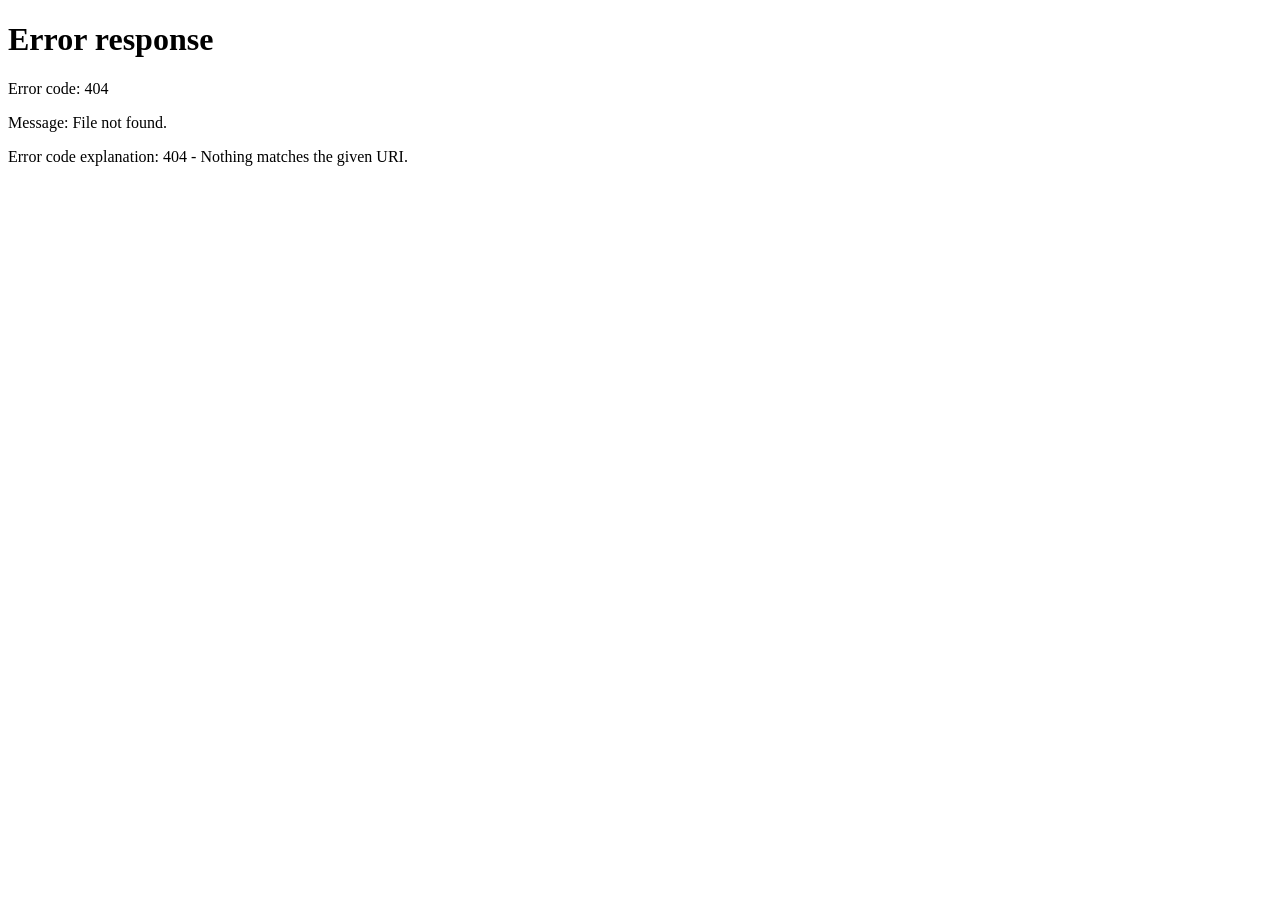
==== portals/accounts.html @ 1d0e0d36 "feat: add Accounts portal frontend prototype" ====
<!DOCTYPE html>
<html lang="en">
<head>
<meta charset="UTF-8"/>
<meta name="viewport" content="width=device-width,initial-scale=1.0"/>
<title>Accounts Portal – Five Star Model School</title>
<link rel="stylesheet" href="../assets/sms.css"/>
<style>
/* ── page-local extras ── */
.bar-chart-wrap { display:flex; flex-direction:column; gap:8px; }
.bc-row { display:flex; align-items:center; gap:10px; font-size:.73rem; }
.bc-label { width:110px; flex-shrink:0; font-weight:600; color:var(--text); white-space:nowrap; overflow:hidden; text-overflow:ellipsis; }
.bc-track { flex:1; background:var(--bg); border-radius:4px; height:14px; overflow:hidden; }
.bc-fill  { height:100%; border-radius:4px; background:var(--teal); transition:.5s ease; }
.bc-fill.f-amber { background:var(--amber); }
.bc-fill.f-red   { background:var(--red); }
.bc-fill.f-navy  { background:var(--navy); }
.bc-val  { min-width:80px; text-align:right; font-size:.7rem; color:var(--sub); flex-shrink:0; }

.pupil-card { border:1.5px solid var(--teal); border-radius:var(--r12); padding:14px 16px; background:#f0fbfa; display:flex; align-items:center; gap:14px; margin-bottom:16px; }
.pupil-photo { width:52px; height:52px; border-radius:50%; background:var(--navy); color:#fff; font-size:1.2rem; font-weight:700; display:flex; align-items:center; justify-content:center; flex-shrink:0; }
.pupil-meta { flex:1; }
.pupil-meta-name { font-size:.9rem; font-weight:700; color:var(--navy); }
.pupil-meta-sub  { font-size:.72rem; color:var(--sub); margin-top:2px; }

.balance-grid { display:grid; grid-template-columns:repeat(auto-fit,minmax(140px,1fr)); gap:10px; margin-bottom:14px; }
.bal-box { background:var(--bg); border-radius:var(--r8); padding:12px; text-align:center; border:1px solid var(--border); }
.bal-box-val  { font-size:1.05rem; font-weight:800; color:var(--text); }
.bal-box-lbl  { font-size:.65rem; color:var(--sub); margin-top:2px; font-weight:500; }
.bal-box.outstanding { background:#fde8e7; border-color:#f5b8b7; }
.bal-box.outstanding .bal-box-val { color:var(--red); }
.bal-box.paid { background:#d8f5e8; border-color:#a3e4c0; }
.bal-box.paid .bal-box-val { color:var(--green); }

.receipt-box {
  border:2px dashed var(--border); border-radius:var(--r12);
  padding:20px; background:#fffdf7;
  display:none; margin-top:14px;
}
.receipt-box.visible { display:block; }
.receipt-header { text-align:center; margin-bottom:16px; padding-bottom:12px; border-bottom:2px solid var(--navy); }
.receipt-logo { width:56px; height:56px; object-fit:contain; margin:0 auto 6px; }
.receipt-school { font-size:.9rem; font-weight:800; color:var(--navy); }
.receipt-motto  { font-size:.67rem; color:var(--sub); }
.receipt-address{ font-size:.66rem; color:var(--sub); margin-top:2px; }
.receipt-title  { font-size:.78rem; font-weight:800; letter-spacing:1px; color:var(--teal); margin-top:10px; text-transform:uppercase; }
.receipt-no     { font-size:.7rem; color:var(--navy); font-weight:700; margin-top:2px; }
.receipt-row    { display:flex; justify-content:space-between; font-size:.75rem; padding:4px 0; border-bottom:1px dashed #e4e9f0; }
.receipt-row:last-child { border-bottom:none; }
.receipt-row .rl { color:var(--sub); }
.receipt-row .rv { font-weight:600; color:var(--text); }
.receipt-amount { text-align:center; margin:12px 0; padding:10px; background:var(--bg); border-radius:var(--r8); }
.receipt-amount-val { font-size:1.3rem; font-weight:800; color:var(--navy); }
.receipt-amount-lbl { font-size:.67rem; color:var(--sub); }
.receipt-footer { text-align:center; margin-top:12px; font-size:.66rem; color:var(--sub); }

.quick-action-btn { width:100%; padding:10px 14px; background:var(--bg); border:1px solid var(--border); border-radius:8px; text-align:left; font-size:.76rem; font-weight:500; cursor:pointer; transition:.15s; display:flex; align-items:center; gap:9px; }
.quick-action-btn:hover { background:#e8eef6; border-color:#c5d4e8; color:var(--navy); }

.search-wrap { position:relative; }
.search-wrap input { padding-left:30px; }
.search-icon { position:absolute; left:9px; top:50%; transform:translateY(-50%); font-size:.75rem; color:var(--sub); pointer-events:none; }

.filter-bar { display:flex; gap:8px; flex-wrap:wrap; align-items:center; margin-bottom:14px; }
.filter-bar select, .filter-bar input { padding:6px 10px; border:1.5px solid var(--border); border-radius:var(--r8); font-size:.74rem; font-family:inherit; background:var(--white); }
.filter-bar select:focus, .filter-bar input:focus { border-color:var(--teal); outline:none; }

.section-note { font-size:.7rem; color:var(--sub); background:#fffbeb; border:1px solid #fde68a; border-radius:6px; padding:7px 11px; margin-bottom:12px; }

/* print: show only receipt */
@media print {
  .sidebar, .topbar, .no-print { display:none !important; }
  .main-area { margin-left:0 !important; }
  .page-content { padding:0 !important; }
  body { background:#fff; }
  #print-receipt-area { display:block !important; }
}
</style>
</head>
<body>
<div class="layout">

<!-- ═══════════════════════════════════
     SIDEBAR
═══════════════════════════════════ -->
<aside class="sidebar">
  <div class="sb-brand">
    <div class="sb-logo"><img src="../star logo.png" alt="Logo"/></div>
    <div>
      <div class="sb-school-name">Five Star School</div>
      <div class="sb-portal-name">Accounts Portal</div>
    </div>
  </div>
  <nav class="sb-body">
    <div class="sb-group"><div class="sb-group-label">Overview</div></div>
    <div class="sb-link active" onclick="nav('dashboard',this)"><span class="sb-icon">🏠</span><span>Dashboard</span></div>
    <div class="sb-group"><div class="sb-group-label">Fees</div></div>
    <div class="sb-link" onclick="nav('feestructure',this)"><span class="sb-icon">📋</span><span>Fee Structure</span></div>
    <div class="sb-link" onclick="nav('pupilaccounts',this)"><span class="sb-icon">👤</span><span>Pupil Accounts</span></div>
    <div class="sb-link" onclick="nav('recordpayment',this)"><span class="sb-icon">💳</span><span>Record Payment</span></div>
    <div class="sb-link" onclick="nav('outstanding',this)"><span class="sb-icon">⚠️</span><span>Outstanding Fees</span></div>
    <div class="sb-group"><div class="sb-group-label">Expenditure</div></div>
    <div class="sb-link" onclick="nav('expenses',this)"><span class="sb-icon">💸</span><span>Expenses</span></div>
    <div class="sb-link" onclick="nav('budget',this)"><span class="sb-icon">📊</span><span>Budget</span></div>
    <div class="sb-group"><div class="sb-group-label">Reporting</div></div>
    <div class="sb-link" onclick="nav('reports',this)"><span class="sb-icon">📈</span><span>Financial Reports</span></div>
    <div class="sb-link" onclick="nav('approvals',this)"><span class="sb-icon">✅</span><span>Approvals</span><span class="sb-badge" id="appr-badge">0</span></div>
  </nav>
  <div class="sb-foot">
    <div class="sb-user">
      <div class="sb-av" id="sb-av-init">A</div>
      <div><div class="sb-uname" id="sb-uname">Accounts Staff</div><div class="sb-urole">Accounts</div></div>
      <button class="sb-signout" onclick="signOut()" title="Sign Out">⏻</button>
    </div>
  </div>
</aside>

<!-- ═══════════════════════════════════
     MAIN AREA
═══════════════════════════════════ -->
<div class="main-area">

  <!-- TOPBAR -->
  <header class="topbar">
    <div class="tb-left">
      <div>
        <div class="tb-title" id="pg-title">Dashboard</div>
        <div class="tb-crumb" id="pg-crumb">Accounts › Dashboard</div>
      </div>
    </div>
    <div class="tb-right">
      <span class="tb-meta" id="tb-term">Accounts Portal</span>
      <div class="tb-user-chip">
        <div class="tb-user-av" id="tb-av">A</div>
        <span id="tb-uname">Staff</span>
      </div>
    </div>
  </header>

  <div class="page-content">

<!-- ════════════════════════════════════════════
     PAGE: DASHBOARD
════════════════════════════════════════════ -->
<div id="pg-dashboard">

  <div style="display:flex;align-items:center;justify-content:space-between;margin-bottom:20px;flex-wrap:wrap;gap:10px">
    <div>
      <div style="font-size:1.05rem;font-weight:800;color:var(--navy)" id="welcome-msg">Good morning 👋</div>
      <div style="font-size:.74rem;color:var(--sub);margin-top:2px" id="today-date"></div>
    </div>
    <div style="display:flex;gap:8px;flex-wrap:wrap" class="no-print">
      <button class="btn btn-teal btn-sm" onclick="nav('recordpayment',null)">💳 Record Payment</button>
      <button class="btn btn-outline btn-sm" onclick="nav('reports',null)">📈 Reports</button>
    </div>
  </div>

  <!-- KPIs -->
  <div class="kpi-grid">
    <div class="kpi"><div class="kpi-icon ic-navy">💰</div><div><div class="kpi-val" id="kpi-charged">UGX —</div><div class="kpi-label">Total Charged</div></div></div>
    <div class="kpi"><div class="kpi-icon ic-green">✅</div><div><div class="kpi-val" id="kpi-collected">UGX —</div><div class="kpi-label">Total Collected</div></div></div>
    <div class="kpi"><div class="kpi-icon ic-red">📌</div><div><div class="kpi-val" id="kpi-outstanding">UGX —</div><div class="kpi-label">Outstanding Balance</div></div></div>
    <div class="kpi"><div class="kpi-icon ic-amber">💸</div><div><div class="kpi-val" id="kpi-expenses">UGX —</div><div class="kpi-label">Total Expenses</div></div></div>
    <div class="kpi"><div class="kpi-icon ic-teal">📈</div><div><div class="kpi-val" id="kpi-netincome">UGX —</div><div class="kpi-label">Net Income</div></div></div>
    <div class="kpi"><div class="kpi-icon ic-purple">🧾</div><div><div class="kpi-val" id="kpi-today">—</div><div class="kpi-label">Payments Today</div></div></div>
  </div>

  <div class="grid-2">
    <!-- Bar chart: Collection by category -->
    <div class="card">
      <div class="card-hd"><span class="card-title"><span class="card-title-icon">📊</span>Fee Collection by Category</span></div>
      <div class="card-body">
        <div class="bar-chart-wrap" id="chart-categories">
          <div class="empty"><div class="empty-icon">📊</div><div class="empty-desc">Collection data will appear once payments are recorded.</div></div>
        </div>
      </div>
    </div>

    <!-- Bar chart: Outstanding by class -->
    <div class="card">
      <div class="card-hd"><span class="card-title"><span class="card-title-icon">📉</span>Outstanding by Class</span></div>
      <div class="card-body">
        <div class="bar-chart-wrap" id="chart-outstanding">
          <div class="empty"><div class="empty-icon">📉</div><div class="empty-desc">Outstanding data will appear once pupils are charged.</div></div>
        </div>
      </div>
    </div>
  </div>

  <!-- Recent transactions -->
  <div class="card">
    <div class="card-hd">
      <span class="card-title"><span class="card-title-icon">🕐</span>Recent Transactions</span>
      <button class="btn btn-ghost btn-sm no-print" onclick="nav('pupilaccounts',null)">View All</button>
    </div>
    <div class="card-flush tbl-wrap">
      <table class="tbl">
        <thead><tr>
          <th>Date</th><th>Pupil</th><th>Amount</th><th>Method</th><th>Receipt No</th><th>Recorded By</th>
        </tr></thead>
        <tbody id="dash-transactions">
          <tr><td colspan="6"><div class="empty"><div class="empty-icon">🧾</div><div class="empty-desc">No transactions recorded yet.</div></div></td></tr>
        </tbody>
      </table>
    </div>
  </div>

  <!-- Highest outstanding -->
  <div class="card">
    <div class="card-hd">
      <span class="card-title"><span class="card-title-icon">⚠️</span>Pupils with Highest Outstanding Balance</span>
      <button class="btn btn-outline btn-sm no-print" onclick="nav('outstanding',null)">Full List</button>
    </div>
    <div class="card-flush tbl-wrap">
      <table class="tbl">
        <thead><tr><th>Pupil Name</th><th>Admission No</th><th>Class</th><th>Outstanding (UGX)</th></tr></thead>
        <tbody id="dash-outstanding">
          <tr><td colspan="4"><div class="empty"><div class="empty-icon">✅</div><div class="empty-desc">No outstanding balances recorded.</div></div></td></tr>
        </tbody>
      </table>
    </div>
  </div>

</div><!-- /dashboard -->

<!-- ════════════════════════════════════════════
     PAGE: FEE STRUCTURE
════════════════════════════════════════════ -->
<div id="pg-feestructure" style="display:none">

  <div class="flex-between" style="margin-bottom:16px" class="no-print">
    <div></div>
    <button class="btn btn-teal btn-sm no-print" onclick="openM('mFeeStruct')">+ Add Fee Structure</button>
  </div>

  <div class="card">
    <div class="card-hd"><span class="card-title"><span class="card-title-icon">📋</span>Fee Structure</span></div>
    <div class="card-body" style="padding-bottom:0">
      <div class="tabs">
        <div class="tab active" onclick="switchTab(this,'fs-current')">Current Term</div>
        <div class="tab" onclick="switchTab(this,'fs-historical')">Historical</div>
      </div>
    </div>

    <!-- Current Term -->
    <div id="fs-current" class="tab-pane active card-flush">
      <div class="card-body" style="padding-top:0;padding-bottom:0">
        <div class="filter-bar no-print">
          <select id="fs-filter-class" onchange="filterFeeTable()">
            <option value="">All Classes</option>
            <option>Baby Class</option><option>Middle Class</option><option>Upper Class</option>
            <option>P1</option><option>P2</option><option>P3</option><option>P4</option>
            <option>P5</option><option>P6</option><option>P7</option>
          </select>
          <select id="fs-filter-cat" onchange="filterFeeTable()">
            <option value="">All Categories</option>
            <option>Tuition</option><option>Meals</option><option>Transport</option>
            <option>Boarding</option><option>Uniform</option><option>Examination</option><option>Registration</option>
          </select>
        </div>
      </div>
      <div class="tbl-wrap">
        <table class="tbl">
          <thead><tr><th>Class</th><th>Term</th><th>Year</th><th>Category</th><th>Amount (UGX)</th><th>Status</th></tr></thead>
          <tbody id="fs-table-body">
            <tr><td colspan="6"><div class="empty"><div class="empty-icon">📋</div><div class="empty-desc">No fee structures added yet. Click "Add Fee Structure" to begin.</div></div></td></tr>
          </tbody>
        </table>
      </div>
    </div>

    <!-- Historical -->
    <div id="fs-historical" class="tab-pane card-flush" style="display:none">
      <div class="tbl-wrap">
        <table class="tbl">
          <thead><tr><th>Class</th><th>Term</th><th>Year</th><th>Category</th><th>Amount (UGX)</th><th>Status</th></tr></thead>
          <tbody id="fs-hist-body">
            <tr><td colspan="6"><div class="empty"><div class="empty-icon">📂</div><div class="empty-desc">Historical fee structures will appear here when newer terms are configured.</div></div></td></tr>
          </tbody>
        </table>
      </div>
    </div>
  </div>

</div><!-- /feestructure -->

<!-- ════════════════════════════════════════════
     PAGE: PUPIL ACCOUNTS
════════════════════════════════════════════ -->
<div id="pg-pupilaccounts" style="display:none">

  <div class="card">
    <div class="card-hd"><span class="card-title"><span class="card-title-icon">🔍</span>Search Pupil</span></div>
    <div class="card-body">
      <div style="display:flex;gap:10px;flex-wrap:wrap">
        <div class="search-wrap" style="flex:1;min-width:200px">
          <span class="search-icon">🔍</span>
          <input type="text" id="pa-search" placeholder="Search by name or admission number…" oninput="searchPupilAccounts()" style="width:100%"/>
        </div>
        <button class="btn btn-teal btn-sm" onclick="searchPupilAccounts()">Search</button>
      </div>
    </div>
  </div>

  <!-- Selected pupil card (hidden until pupil selected) -->
  <div id="pa-pupil-card" style="display:none">

    <div class="pupil-card">
      <div class="pupil-photo" id="pa-photo">?</div>
      <div class="pupil-meta">
        <div class="pupil-meta-name" id="pa-name">—</div>
        <div class="pupil-meta-sub"><span id="pa-class">—</span> &nbsp;|&nbsp; Adm: <span id="pa-admno">—</span></div>
      </div>
      <button class="btn btn-outline btn-sm no-print" onclick="openM('mDiscount')">+ Adjustment / Discount</button>
    </div>

    <!-- Balance summary -->
    <div class="balance-grid">
      <div class="bal-box"><div class="bal-box-val" id="pa-charged">UGX 0</div><div class="bal-box-lbl">Total Charged</div></div>
      <div class="bal-box paid"><div class="bal-box-val" id="pa-paid">UGX 0</div><div class="bal-box-lbl">Total Paid</div></div>
      <div class="bal-box outstanding"><div class="bal-box-val" id="pa-balance">UGX 0</div><div class="bal-box-lbl">Outstanding</div></div>
      <div class="bal-box"><div class="bal-box-val" id="pa-discount">UGX 0</div><div class="bal-box-lbl">Discount Applied</div></div>
    </div>

    <!-- Charges table -->
    <div class="card">
      <div class="card-hd"><span class="card-title"><span class="card-title-icon">📋</span>Charges</span></div>
      <div class="card-flush tbl-wrap">
        <table class="tbl">
          <thead><tr><th>Category</th><th>Term</th><th>Year</th><th>Amount (UGX)</th><th>Date Charged</th><th>Notes</th></tr></thead>
          <tbody id="pa-charges">
            <tr><td colspan="6"><div class="empty"><div class="empty-icon">📋</div><div class="empty-desc">No charges found for this pupil.</div></div></td></tr>
          </tbody>
        </table>
      </div>
    </div>

    <!-- Payments table -->
    <div class="card">
      <div class="card-hd"><span class="card-title"><span class="card-title-icon">💳</span>Payment History</span></div>
      <div class="card-flush tbl-wrap">
        <table class="tbl">
          <thead><tr><th>Date</th><th>Amount (UGX)</th><th>Method</th><th>Receipt No</th><th>Recorded By</th></tr></thead>
          <tbody id="pa-payments">
            <tr><td colspan="5"><div class="empty"><div class="empty-icon">💳</div><div class="empty-desc">No payments found for this pupil.</div></div></td></tr>
          </tbody>
        </table>
      </div>
    </div>

  </div><!-- /pa-pupil-card -->

  <div id="pa-empty-state">
    <div class="empty" style="padding:60px 20px">
      <div class="empty-icon">👤</div>
      <div class="empty-title">Search for a pupil</div>
      <div class="empty-desc">Enter a pupil's name or admission number to view their account.</div>
    </div>
  </div>

</div><!-- /pupilaccounts -->

<!-- ════════════════════════════════════════════
     PAGE: RECORD PAYMENT
════════════════════════════════════════════ -->
<div id="pg-recordpayment" style="display:none">

  <div class="grid-2">

    <!-- Left: form -->
    <div>
      <div class="card">
        <div class="card-hd"><span class="card-title"><span class="card-title-icon">🔍</span>Select Pupil</span></div>
        <div class="card-body">
          <div class="search-wrap">
            <span class="search-icon">🔍</span>
            <input type="text" id="rp-search" placeholder="Search pupil by name or admission number…" oninput="searchRPPupil()" style="width:100%"/>
          </div>
          <div id="rp-pupil-found" style="display:none;margin-top:12px">
            <div class="pupil-card" style="margin-bottom:0;padding:10px 14px">
              <div class="pupil-photo" id="rp-photo" style="width:38px;height:38px;font-size:.9rem">?</div>
              <div class="pupil-meta">
                <div class="pupil-meta-name" id="rp-name">—</div>
                <div class="pupil-meta-sub"><span id="rp-class">—</span> &nbsp;|&nbsp; <span id="rp-admno">—</span></div>
              </div>
              <div style="text-align:right">
                <div style="font-size:.68rem;color:var(--sub)">Current Balance</div>
                <div style="font-size:.9rem;font-weight:800;color:var(--red)" id="rp-balance">UGX 0</div>
              </div>
            </div>
          </div>
        </div>
      </div>

      <div class="card">
        <div class="card-hd"><span class="card-title"><span class="card-title-icon">💳</span>Payment Details</span></div>
        <div class="card-body">
          <div class="fg">
            <label>Amount (UGX) <span style="color:var(--red)">*</span></label>
            <input type="number" id="rp-amount" placeholder="e.g. 250000" min="1" oninput="updateReceiptPreview()"/>
          </div>
          <div class="fg">
            <label>Payment Method <span style="color:var(--red)">*</span></label>
            <select id="rp-method" onchange="updateReceiptPreview()">
              <option value="">— Select —</option>
              <option>Cash</option>
              <option>Bank Transfer</option>
              <option>Mobile Money</option>
            </select>
          </div>
          <div class="fg">
            <label>Transaction Reference</label>
            <input type="text" id="rp-ref" placeholder="Bank slip, MTN ref, etc." oninput="updateReceiptPreview()"/>
          </div>
          <div class="fg">
            <label>Payment Date <span style="color:var(--red)">*</span></label>
            <input type="date" id="rp-date" oninput="updateReceiptPreview()"/>
          </div>
          <div class="fg">
            <label>Notes</label>
            <textarea id="rp-notes" rows="2" placeholder="Optional notes…"></textarea>
          </div>
          <div style="display:flex;gap:8px;flex-wrap:wrap">
            <button class="btn btn-teal" onclick="generateReceipt()">🧾 Generate Receipt</button>
            <button class="btn btn-outline" onclick="clearPaymentForm()">Clear</button>
          </div>
        </div>
      </div>
    </div>

    <!-- Right: receipt preview -->
    <div>
      <div class="card">
        <div class="card-hd"><span class="card-title"><span class="card-title-icon">🧾</span>Receipt Preview</span></div>
        <div class="card-body">
          <div id="rp-receipt-empty" style="text-align:center;padding:30px 10px">
            <div style="font-size:2rem;opacity:.3">🧾</div>
            <div style="font-size:.76rem;color:var(--sub);margin-top:6px">Fill in the payment details and click <strong>Generate Receipt</strong> to preview.</div>
          </div>

          <!-- Receipt -->
          <div class="receipt-box" id="print-receipt-area">
            <div class="receipt-header">
              <img src="../star logo.png" alt="Logo" class="receipt-logo"/>
              <div class="receipt-school">Five Star Model School</div>
              <div class="receipt-motto">Nature for Excellence</div>
              <div class="receipt-address">Kasese District, Uganda</div>
              <div class="receipt-title">Official Receipt</div>
              <div class="receipt-no" id="rp-rcpt-no">BFS-RCP-—</div>
            </div>
            <div id="rp-rcpt-rows"></div>
            <div class="receipt-amount">
              <div class="receipt-amount-lbl">AMOUNT PAID</div>
              <div class="receipt-amount-val" id="rp-rcpt-amount">UGX 0</div>
            </div>
            <div id="rp-rcpt-rows2"></div>
            <div class="receipt-footer">Thank you. Please keep this receipt for your records.</div>
          </div>

          <div id="rp-print-btn" style="display:none;margin-top:10px">
            <button class="btn btn-primary no-print" style="width:100%" onclick="window.print()">🖨️ Print Receipt</button>
          </div>
        </div>
      </div>
    </div>

  </div>
</div><!-- /recordpayment -->

<!-- ════════════════════════════════════════════
     PAGE: OUTSTANDING FEES
════════════════════════════════════════════ -->
<div id="pg-outstanding" style="display:none">

  <!-- KPI bar -->
  <div class="kpi-grid" style="margin-bottom:18px">
    <div class="kpi" style="grid-column:span 2"><div class="kpi-icon ic-red">⚠️</div><div><div class="kpi-val" id="out-total-kpi">UGX —</div><div class="kpi-label">Total Outstanding (All Classes)</div></div></div>
  </div>

  <div class="card">
    <div class="card-hd">
      <span class="card-title"><span class="card-title-icon">⚠️</span>Outstanding Fees</span>
      <div style="display:flex;gap:8px" class="no-print">
        <button class="btn btn-outline btn-sm" onclick="sortOutstanding('amount')">Sort by Amount ↓</button>
        <button class="btn btn-outline btn-sm" onclick="sortOutstanding('name')">Sort by Name</button>
        <button class="btn btn-outline btn-sm" onclick="sortOutstanding('class')">Sort by Class</button>
        <button class="btn btn-teal btn-sm" onclick="toast('Export requires backend connection','warn')">⬇ Export</button>
      </div>
    </div>
    <div class="card-body" style="padding-bottom:0">
      <div class="filter-bar no-print">
        <label style="font-size:.73rem;font-weight:600;color:var(--sub)">Filter by class:</label>
        <select id="out-filter-class" onchange="filterOutstanding()">
          <option value="">All Classes</option>
          <option>Baby Class</option><option>Middle Class</option><option>Upper Class</option>
          <option>P1</option><option>P2</option><option>P3</option><option>P4</option>
          <option>P5</option><option>P6</option><option>P7</option>
        </select>
      </div>
    </div>
    <div class="card-flush tbl-wrap">
      <table class="tbl">
        <thead><tr>
          <th>Pupil Name</th><th>Admission No</th><th>Class</th>
          <th>Total Charged (UGX)</th><th>Total Paid (UGX)</th>
          <th>Outstanding (UGX)</th><th>Last Payment Date</th>
        </tr></thead>
        <tbody id="out-table">
          <tr><td colspan="7"><div class="empty"><div class="empty-icon">✅</div><div class="empty-desc">No outstanding balances found.</div></div></td></tr>
        </tbody>
      </table>
    </div>
  </div>

</div><!-- /outstanding -->

<!-- ════════════════════════════════════════════
     PAGE: EXPENSES
════════════════════════════════════════════ -->
<div id="pg-expenses" style="display:none">

  <div class="card">
    <div class="card-hd">
      <span class="card-title"><span class="card-title-icon">💸</span>Expenses</span>
      <button class="btn btn-teal btn-sm no-print" onclick="openM('mExpense')">+ Record Expense</button>
    </div>
    <div class="card-body" style="padding-bottom:0">
      <div class="filter-bar no-print">
        <select id="exp-filter-cat">
          <option value="">All Categories</option>
          <option>Salaries</option><option>Utilities</option><option>Supplies</option>
          <option>Repairs</option><option>Transport</option><option>Examination</option><option>Other</option>
        </select>
        <label style="font-size:.73rem;font-weight:600;color:var(--sub)">From:</label>
        <input type="date" id="exp-from"/>
        <label style="font-size:.73rem;font-weight:600;color:var(--sub)">To:</label>
        <input type="date" id="exp-to"/>
        <button class="btn btn-outline btn-sm" onclick="filterExpenses()">Apply</button>
      </div>
    </div>
    <div class="card-flush tbl-wrap">
      <table class="tbl">
        <thead><tr>
          <th>Date</th><th>Category</th><th>Description</th><th>Amount (UGX)</th>
          <th>Payee</th><th>Reference</th><th>Recorded By</th><th>Approval</th>
        </tr></thead>
        <tbody id="exp-table">
          <tr><td colspan="8"><div class="empty"><div class="empty-icon">💸</div><div class="empty-desc">No expenses recorded yet.</div></div></td></tr>
        </tbody>
      </table>
    </div>
  </div>

  <!-- Monthly summary -->
  <div class="card">
    <div class="card-hd"><span class="card-title"><span class="card-title-icon">📊</span>Monthly Expense Summary</span></div>
    <div class="card-body">
      <div id="exp-monthly-chart">
        <div class="empty"><div class="empty-icon">📊</div><div class="empty-desc">Monthly expense data will appear once expenses are recorded.</div></div>
      </div>
    </div>
  </div>

</div><!-- /expenses -->

<!-- ════════════════════════════════════════════
     PAGE: BUDGET
════════════════════════════════════════════ -->
<div id="pg-budget" style="display:none">

  <div class="card">
    <div class="card-hd">
      <span class="card-title"><span class="card-title-icon">📊</span>Budget</span>
      <button class="btn btn-teal btn-sm no-print" onclick="openM('mBudget')">+ Add Budget Line</button>
    </div>
    <div class="card-body" style="padding-bottom:0">
      <div class="tabs">
        <div class="tab active" onclick="switchTab(this,'bgt-income')">Income Budget</div>
        <div class="tab" onclick="switchTab(this,'bgt-expend')">Expenditure Budget</div>
      </div>
    </div>

    <div id="bgt-income" class="tab-pane active card-flush">
      <div class="tbl-wrap">
        <table class="tbl">
          <thead><tr><th>Category</th><th>Term</th><th>Year</th><th>Budgeted (UGX)</th><th>Actual (UGX)</th><th>Variance (UGX)</th><th>% Used</th></tr></thead>
          <tbody id="bgt-income-body">
            <tr><td colspan="7"><div class="empty"><div class="empty-icon">📊</div><div class="empty-desc">No income budget lines added yet.</div></div></td></tr>
          </tbody>
        </table>
      </div>
    </div>

    <div id="bgt-expend" class="tab-pane card-flush" style="display:none">
      <div class="tbl-wrap">
        <table class="tbl">
          <thead><tr><th>Category</th><th>Term</th><th>Year</th><th>Budgeted (UGX)</th><th>Actual (UGX)</th><th>Variance (UGX)</th><th>% Used</th></tr></thead>
          <tbody id="bgt-expend-body">
            <tr><td colspan="7"><div class="empty"><div class="empty-icon">📊</div><div class="empty-desc">No expenditure budget lines added yet.</div></div></td></tr>
          </tbody>
        </table>
      </div>
    </div>

  </div>
</div><!-- /budget -->

<!-- ════════════════════════════════════════════
     PAGE: FINANCIAL REPORTS
════════════════════════════════════════════ -->
<div id="pg-reports" style="display:none">

  <div class="card">
    <div class="card-hd"><span class="card-title"><span class="card-title-icon">📈</span>Financial Reports</span></div>
    <div class="card-body" style="padding-bottom:0">
      <div class="tabs">
        <div class="tab active" onclick="switchTab(this,'rpt-ie')">Income &amp; Expenditure</div>
        <div class="tab" onclick="switchTab(this,'rpt-daily')">Daily Summary</div>
        <div class="tab" onclick="switchTab(this,'rpt-monthly')">Monthly Summary</div>
        <div class="tab" onclick="switchTab(this,'rpt-termly')">Termly Summary</div>
        <div class="tab" onclick="switchTab(this,'rpt-class')">Fee Collection by Class</div>
      </div>
    </div>

    <!-- Shared filters -->
    <div class="card-body" style="padding-top:0;border-bottom:1px solid var(--border)">
      <div class="filter-bar no-print" style="align-items:flex-end">
        <div>
          <div style="font-size:.68rem;font-weight:600;color:var(--sub);margin-bottom:3px">Year</div>
          <select id="rpt-year">
            <option>2025</option><option>2024</option><option>2023</option>
          </select>
        </div>
        <div>
          <div style="font-size:.68rem;font-weight:600;color:var(--sub);margin-bottom:3px">Term</div>
          <select id="rpt-term">
            <option value="">All Terms</option>
            <option>Term 1</option><option>Term 2</option><option>Term 3</option>
          </select>
        </div>
        <div>
          <div style="font-size:.68rem;font-weight:600;color:var(--sub);margin-bottom:3px">From Date</div>
          <input type="date" id="rpt-from"/>
        </div>
        <div>
          <div style="font-size:.68rem;font-weight:600;color:var(--sub);margin-bottom:3px">To Date</div>
          <input type="date" id="rpt-to"/>
        </div>
        <button class="btn btn-teal btn-sm" onclick="generateReport()">Generate</button>
        <button class="btn btn-outline btn-sm" onclick="window.print()">🖨️ Print</button>
      </div>
    </div>

    <!-- Report panes -->
    <div id="rpt-ie"      class="tab-pane active"><div id="rpt-ie-out"     ><div class="empty" style="padding:40px"><div class="empty-icon">📈</div><div class="empty-desc">Select filters and click Generate.</div></div></div></div>
    <div id="rpt-daily"   class="tab-pane" style="display:none"><div id="rpt-daily-out"  ><div class="empty" style="padding:40px"><div class="empty-icon">📅</div><div class="empty-desc">Select filters and click Generate.</div></div></div></div>
    <div id="rpt-monthly" class="tab-pane" style="display:none"><div id="rpt-monthly-out"><div class="empty" style="padding:40px"><div class="empty-icon">📅</div><div class="empty-desc">Select filters and click Generate.</div></div></div></div>
    <div id="rpt-termly"  class="tab-pane" style="display:none"><div id="rpt-termly-out" ><div class="empty" style="padding:40px"><div class="empty-icon">📅</div><div class="empty-desc">Select filters and click Generate.</div></div></div></div>
    <div id="rpt-class"   class="tab-pane" style="display:none"><div id="rpt-class-out"  ><div class="empty" style="padding:40px"><div class="empty-icon">🏫</div><div class="empty-desc">Select filters and click Generate.</div></div></div></div>

  </div>
</div><!-- /reports -->

<!-- ════════════════════════════════════════════
     PAGE: APPROVALS
════════════════════════════════════════════ -->
<div id="pg-approvals" style="display:none">

  <div class="card">
    <div class="card-hd"><span class="card-title"><span class="card-title-icon">✅</span>Financial Approvals</span></div>
    <div class="card-body" style="padding-bottom:0">
      <div class="tabs">
        <div class="tab active" onclick="switchTab(this,'appr-pending')">Pending</div>
        <div class="tab" onclick="switchTab(this,'appr-approved')">Approved</div>
        <div class="tab" onclick="switchTab(this,'appr-rejected')">Rejected</div>
      </div>
    </div>

    <div id="appr-pending" class="tab-pane active card-flush">
      <div class="tbl-wrap">
        <table class="tbl">
          <thead><tr><th>Type</th><th>Requested By</th><th>Pupil / Payee</th><th>Amount (UGX)</th><th>Reason</th><th>Date</th><th>Actions</th></tr></thead>
          <tbody id="appr-pending-body">
            <tr><td colspan="7"><div class="empty"><div class="empty-icon">✅</div><div class="empty-desc">No pending approvals.</div></div></td></tr>
          </tbody>
        </table>
      </div>
    </div>

    <div id="appr-approved" class="tab-pane card-flush" style="display:none">
      <div class="tbl-wrap">
        <table class="tbl">
          <thead><tr><th>Type</th><th>Requested By</th><th>Pupil / Payee</th><th>Amount (UGX)</th><th>Reason</th><th>Date</th><th>Approved By</th></tr></thead>
          <tbody id="appr-approved-body">
            <tr><td colspan="7"><div class="empty"><div class="empty-icon">✅</div><div class="empty-desc">No approved requests.</div></div></td></tr>
          </tbody>
        </table>
      </div>
    </div>

    <div id="appr-rejected" class="tab-pane card-flush" style="display:none">
      <div class="tbl-wrap">
        <table class="tbl">
          <thead><tr><th>Type</th><th>Requested By</th><th>Pupil / Payee</th><th>Amount (UGX)</th><th>Reason</th><th>Date</th><th>Rejected By</th><th>Rejection Reason</th></tr></thead>
          <tbody id="appr-rejected-body">
            <tr><td colspan="7"><div class="empty"><div class="empty-icon">🚫</div><div class="empty-desc">No rejected requests.</div></div></td></tr>
          </tbody>
        </table>
      </div>
    </div>

  </div>
</div><!-- /approvals -->

  </div><!-- /page-content -->
</div><!-- /main-area -->
</div><!-- /layout -->

<!-- ════════════════════════════════════════════
     TOAST STACK
════════════════════════════════════════════ -->
<div class="toast-stack" id="toast-stack"></div>

<!-- ════════════════════════════════════════════
     MODALS
════════════════════════════════════════════ -->

<!-- Add Fee Structure -->
<div class="overlay" id="mFeeStruct">
  <div class="modal">
    <div class="modal-hd">
      <span class="modal-title">📋 Add Fee Structure</span>
      <button class="modal-close" onclick="closeM('mFeeStruct')">✕</button>
    </div>
    <div class="modal-bd">
      <div class="fg">
        <label>Class <span style="color:var(--red)">*</span></label>
        <select id="fs-m-class">
          <option value="">— All Classes —</option>
          <option>Baby Class</option><option>Middle Class</option><option>Upper Class</option>
          <option>P1</option><option>P2</option><option>P3</option><option>P4</option>
          <option>P5</option><option>P6</option><option>P7</option>
        </select>
      </div>
      <div class="form-row">
        <div class="fg">
          <label>Term <span style="color:var(--red)">*</span></label>
          <select id="fs-m-term">
            <option value="">— Select —</option>
            <option>Term 1</option><option>Term 2</option><option>Term 3</option>
          </select>
        </div>
        <div class="fg">
          <label>Year <span style="color:var(--red)">*</span></label>
          <input type="number" id="fs-m-year" placeholder="e.g. 2025"/>
        </div>
      </div>
      <div class="fg">
        <label>Fee Category <span style="color:var(--red)">*</span></label>
        <select id="fs-m-cat">
          <option value="">— Select —</option>
          <option>Tuition</option><option>Meals</option><option>Transport</option>
          <option>Boarding</option><option>Uniform</option><option>Examination</option><option>Registration</option>
        </select>
      </div>
      <div class="fg">
        <label>Amount (UGX) <span style="color:var(--red)">*</span></label>
        <input type="number" id="fs-m-amount" placeholder="e.g. 450000" min="1"/>
      </div>
      <div class="section-note">⚠️ Each term's fee structure is preserved separately. Adding a new structure does not overwrite previous ones.</div>
    </div>
    <div class="modal-ft">
      <button class="btn btn-outline" onclick="closeM('mFeeStruct')">Cancel</button>
      <button class="btn btn-teal" onclick="saveFeeStruct()">Save</button>
    </div>
  </div>
</div>

<!-- Add Discount / Adjustment -->
<div class="overlay" id="mDiscount">
  <div class="modal">
    <div class="modal-hd">
      <span class="modal-title">✏️ Add Adjustment / Discount</span>
      <button class="modal-close" onclick="closeM('mDiscount')">✕</button>
    </div>
    <div class="modal-bd">
      <div class="fg">
        <label>Type <span style="color:var(--red)">*</span></label>
        <select id="disc-type">
          <option value="">— Select —</option>
          <option>Discount</option><option>Bursary</option><option>Adjustment</option>
        </select>
      </div>
      <div class="fg">
        <label>Amount (UGX) <span style="color:var(--red)">*</span></label>
        <input type="number" id="disc-amount" placeholder="e.g. 50000" min="1"/>
      </div>
      <div class="fg">
        <label>Reason <span style="color:var(--red)">*</span></label>
        <textarea id="disc-reason" rows="2" placeholder="State the reason for this adjustment…"></textarea>
      </div>
      <div class="fg">
        <label>Authorized By <span style="color:var(--red)">*</span></label>
        <input type="text" id="disc-auth" placeholder="Name of authorising officer…"/>
      </div>
    </div>
    <div class="modal-ft">
      <button class="btn btn-outline" onclick="closeM('mDiscount')">Cancel</button>
      <button class="btn btn-teal" onclick="saveDiscount()">Apply</button>
    </div>
  </div>
</div>

<!-- Record Expense -->
<div class="overlay" id="mExpense">
  <div class="modal modal-lg">
    <div class="modal-hd">
      <span class="modal-title">💸 Record Expense</span>
      <button class="modal-close" onclick="closeM('mExpense')">✕</button>
    </div>
    <div class="modal-bd">
      <div class="form-row">
        <div class="fg">
          <label>Date <span style="color:var(--red)">*</span></label>
          <input type="date" id="exp-m-date"/>
        </div>
        <div class="fg">
          <label>Category <span style="color:var(--red)">*</span></label>
          <select id="exp-m-cat">
            <option value="">— Select —</option>
            <option>Salaries</option><option>Utilities</option><option>Supplies</option>
            <option>Repairs</option><option>Transport</option><option>Examination</option><option>Other</option>
          </select>
        </div>
      </div>
      <div class="fg">
        <label>Description <span style="color:var(--red)">*</span></label>
        <input type="text" id="exp-m-desc" placeholder="Brief description of the expense…"/>
      </div>
      <div class="form-row">
        <div class="fg">
          <label>Amount (UGX) <span style="color:var(--red)">*</span></label>
          <input type="number" id="exp-m-amount" placeholder="e.g. 120000" min="1"/>
        </div>
        <div class="fg">
          <label>Payee <span style="color:var(--red)">*</span></label>
          <input type="text" id="exp-m-payee" placeholder="Person or supplier paid"/>
        </div>
      </div>
      <div class="fg">
        <label>Reference / Receipt No</label>
        <input type="text" id="exp-m-ref" placeholder="Receipt or voucher number…"/>
      </div>
      <div class="section-note" id="exp-approval-note" style="display:none">⚠️ This amount exceeds UGX 500,000 and will require an approval before being marked as confirmed.</div>
    </div>
    <div class="modal-ft">
      <button class="btn btn-outline" onclick="closeM('mExpense')">Cancel</button>
      <button class="btn btn-teal" onclick="saveExpense()">Save Expense</button>
    </div>
  </div>
</div>

<!-- Add Budget Line -->
<div class="overlay" id="mBudget">
  <div class="modal">
    <div class="modal-hd">
      <span class="modal-title">📊 Add Budget Line</span>
      <button class="modal-close" onclick="closeM('mBudget')">✕</button>
    </div>
    <div class="modal-bd">
      <div class="fg">
        <label>Category <span style="color:var(--red)">*</span></label>
        <input type="text" id="bgt-m-cat" placeholder="e.g. Tuition Fees, Salaries…"/>
      </div>
      <div class="fg">
        <label>Type <span style="color:var(--red)">*</span></label>
        <select id="bgt-m-type">
          <option value="">— Select —</option>
          <option>Income</option><option>Expenditure</option>
        </select>
      </div>
      <div class="form-row">
        <div class="fg">
          <label>Budgeted Amount (UGX) <span style="color:var(--red)">*</span></label>
          <input type="number" id="bgt-m-amount" placeholder="e.g. 5000000" min="1"/>
        </div>
        <div class="fg">
          <label>Year <span style="color:var(--red)">*</span></label>
          <input type="number" id="bgt-m-year" placeholder="e.g. 2025"/>
        </div>
      </div>
      <div class="fg">
        <label>Term</label>
        <select id="bgt-m-term">
          <option value="">All Terms</option>
          <option>Term 1</option><option>Term 2</option><option>Term 3</option>
        </select>
      </div>
    </div>
    <div class="modal-ft">
      <button class="btn btn-outline" onclick="closeM('mBudget')">Cancel</button>
      <button class="btn btn-teal" onclick="saveBudget()">Save</button>
    </div>
  </div>
</div>

<!-- Reject Reason -->
<div class="overlay" id="mReject">
  <div class="modal">
    <div class="modal-hd">
      <span class="modal-title">🚫 Reject Request</span>
      <button class="modal-close" onclick="closeM('mReject')">✕</button>
    </div>
    <div class="modal-bd">
      <div class="fg">
        <label>Rejection Reason <span style="color:var(--red)">*</span></label>
        <textarea id="reject-reason" rows="3" placeholder="State the reason for rejection…"></textarea>
      </div>
    </div>
    <div class="modal-ft">
      <button class="btn btn-outline" onclick="closeM('mReject')">Cancel</button>
      <button class="btn btn-danger" onclick="confirmReject()">Reject</button>
    </div>
  </div>
</div>

<!-- ════════════════════════════════════════════
     JAVASCRIPT
════════════════════════════════════════════ -->
<script>
'use strict';

/* ── session ── */
const sess = JSON.parse(sessionStorage.getItem('sms_user') || '{}');
if (!sess.loggedIn) location.href = '../index.html';
function signOut() { sessionStorage.clear(); location.href = '../index.html'; }

/* ── session-display ── */
const uname = sess.name || sess.username || 'Accounts Staff';
document.getElementById('sb-uname').textContent = uname;
document.getElementById('tb-uname').textContent = uname;
const initials = uname.split(' ').map(w=>w[0]).join('').toUpperCase().slice(0,2);
document.getElementById('sb-av-init').textContent = initials;
document.getElementById('tb-av').textContent = initials;

/* ── greeting & date ── */
(function(){
  const h = new Date().getHours();
  const g = h < 12 ? 'Good morning' : h < 17 ? 'Good afternoon' : 'Good evening';
  document.getElementById('welcome-msg').textContent = g + ', ' + uname + ' 👋';
  document.getElementById('today-date').textContent = new Date().toLocaleDateString('en-UG',{weekday:'long',year:'numeric',month:'long',day:'numeric'});
})();

/* ── in-memory stores ── */
let DB = {
  feeStructures : JSON.parse(localStorage.getItem('sms_fee_struct') || '[]'),
  payments      : JSON.parse(localStorage.getItem('sms_payments')   || '[]'),
  expenses      : JSON.parse(localStorage.getItem('sms_expenses')   || '[]'),
  budgets       : JSON.parse(localStorage.getItem('sms_budgets')    || '[]'),
  approvals     : JSON.parse(localStorage.getItem('sms_approvals')  || '[]'),
  discounts     : JSON.parse(localStorage.getItem('sms_discounts')  || '[]')
};
function saveDB(){
  localStorage.setItem('sms_fee_struct', JSON.stringify(DB.feeStructures));
  localStorage.setItem('sms_payments',   JSON.stringify(DB.payments));
  localStorage.setItem('sms_expenses',   JSON.stringify(DB.expenses));
  localStorage.setItem('sms_budgets',    JSON.stringify(DB.budgets));
  localStorage.setItem('sms_approvals',  JSON.stringify(DB.approvals));
  localStorage.setItem('sms_discounts',  JSON.stringify(DB.discounts));
}

/* ── sequence counter for receipts ── */
function nextRcptSeq(){
  let n = parseInt(localStorage.getItem('sms_rcpt_seq')||'0',10) + 1;
  localStorage.setItem('sms_rcpt_seq', n);
  return n;
}
function makeReceiptNo(){
  return 'BFS-RCP-' + new Date().getFullYear() + '-' + String(nextRcptSeq()).padStart(5,'0');
}

/* ── formatting ── */
function ugx(n){ return 'UGX ' + (Number(n)||0).toLocaleString('en-UG'); }
function fmt(n){ return (Number(n)||0).toLocaleString('en-UG'); }

/* ── toast ── */
function toast(msg, type='info'){
  const stack = document.getElementById('toast-stack');
  const icons = {info:'ℹ️', success:'✅', warn:'⚠️', error:'❌'};
  const cls   = {info:'', success:'t-success', warn:'t-warn', error:'t-error'};
  const el = document.createElement('div');
  el.className = 'toast ' + (cls[type]||'');
  el.innerHTML = '<span>' + (icons[type]||'ℹ️') + '</span><span>' + msg + '</span>';
  stack.appendChild(el);
  setTimeout(()=>el.remove(), 3800);
}

/* ── modal helpers ── */
function openM(id){ document.getElementById(id).classList.add('open'); }
function closeM(id){ document.getElementById(id).classList.remove('open'); }
// close on backdrop click
document.querySelectorAll('.overlay').forEach(o=>{
  o.addEventListener('click', e=>{ if(e.target===o) o.classList.remove('open'); });
});

/* ── tab switching ── */
function switchTab(el, paneId){
  const container = el.closest('.card') || el.closest('.card-body') || el.parentElement.parentElement;
  container.querySelectorAll('.tab').forEach(t=>t.classList.remove('active'));
  el.classList.add('active');
  const allPanes = container.querySelectorAll('.tab-pane');
  allPanes.forEach(p=>{ p.classList.remove('active'); p.style.display='none'; });
  const target = document.getElementById(paneId);
  if(target){ target.classList.add('active'); target.style.display=''; }
}

/* ════════════════════════════════════════
   NAV
════════════════════════════════════════ */
const PAGES = {
  dashboard      : { title:'Dashboard',        crumb:'Accounts › Dashboard' },
  feestructure   : { title:'Fee Structure',     crumb:'Accounts › Fee Structure' },
  pupilaccounts  : { title:'Pupil Accounts',    crumb:'Accounts › Pupil Accounts' },
  recordpayment  : { title:'Record Payment',    crumb:'Accounts › Record Payment' },
  outstanding    : { title:'Outstanding Fees',  crumb:'Accounts › Outstanding Fees' },
  expenses       : { title:'Expenses',          crumb:'Accounts › Expenses' },
  budget         : { title:'Budget',            crumb:'Accounts › Budget' },
  reports        : { title:'Financial Reports', crumb:'Accounts › Financial Reports' },
  approvals      : { title:'Approvals',         crumb:'Accounts › Approvals' }
};

function nav(page, clickedEl){
  document.querySelectorAll('.sb-link').forEach(l=>l.classList.remove('active'));
  if(clickedEl) clickedEl.classList.add('active');
  else {
    const found = document.querySelector(`.sb-link[onclick*="'${page}'"]`);
    if(found) found.classList.add('active');
  }
  document.querySelectorAll('[id^="pg-"]').forEach(p=>p.style.display='none');
  const pg = document.getElementById('pg-' + page);
  if(pg) pg.style.display='';
  const meta = PAGES[page] || {};
  document.getElementById('pg-title').textContent = meta.title || page;
  document.getElementById('pg-crumb').textContent = meta.crumb || '';
  if(page==='dashboard')     refreshDashboard();
  if(page==='feestructure')  renderFeeTable();
  if(page==='outstanding')   renderOutstanding();
  if(page==='expenses')      renderExpenses();
  if(page==='budget')        renderBudget();
  if(page==='approvals')     renderApprovals();
}

/* ════════════════════════════════════════
   DASHBOARD
════════════════════════════════════════ */
function refreshDashboard(){
  const totalCharged = DB.payments.reduce((s,p)=>s + (p.charged||0), 0);
  const totalCollected = DB.payments.reduce((s,p)=>s + (p.amount||0), 0);
  const totalExpenses = DB.expenses.reduce((s,e)=>s + (e.amount||0), 0);
  const outstanding = totalCharged - totalCollected;
  const netIncome = totalCollected - totalExpenses;
  const today = new Date().toISOString().slice(0,10);
  const paymentsToday = DB.payments.filter(p=>p.date===today).length;

  document.getElementById('kpi-charged').textContent    = ugx(totalCharged);
  document.getElementById('kpi-collected').textContent  = ugx(totalCollected);
  document.getElementById('kpi-outstanding').textContent= ugx(Math.max(0,outstanding));
  document.getElementById('kpi-expenses').textContent   = ugx(totalExpenses);
  document.getElementById('kpi-netincome').textContent  = ugx(netIncome);
  document.getElementById('kpi-today').textContent      = paymentsToday;

  // Recent transactions
  const rtbody = document.getElementById('dash-transactions');
  if(DB.payments.length===0){
    rtbody.innerHTML = '<tr><td colspan="6"><div class="empty"><div class="empty-icon">🧾</div><div class="empty-desc">No transactions recorded yet.</div></div></td></tr>';
  } else {
    const recent = [...DB.payments].reverse().slice(0,8);
    rtbody.innerHTML = recent.map(p=>`
      <tr>
        <td>${p.date||'—'}</td>
        <td><strong>${escHtml(p.pupilName||'—')}</strong></td>
        <td>${ugx(p.amount)}</td>
        <td><span class="badge b-teal">${escHtml(p.method||'—')}</span></td>
        <td><span class="mono">${escHtml(p.rcptNo||'—')}</span></td>
        <td>${escHtml(p.recordedBy||'—')}</td>
      </tr>`).join('');
  }

  // Chart: categories (demo: show payment methods distribution)
  const methods = {};
  DB.payments.forEach(p=>{ methods[p.method||'Other'] = (methods[p.method||'Other']||0) + p.amount; });
  const chartCat = document.getElementById('chart-categories');
  const methodEntries = Object.entries(methods);
  if(methodEntries.length===0){
    chartCat.innerHTML = '<div class="empty"><div class="empty-icon">📊</div><div class="empty-desc">Collection data will appear once payments are recorded.</div></div>';
  } else {
    const maxM = Math.max(...methodEntries.map(e=>e[1]),1);
    chartCat.innerHTML = methodEntries.map(([k,v],i)=>{
      const fills=['','f-amber','f-navy'];
      const pct = Math.round((v/maxM)*100);
      return `<div class="bc-row"><div class="bc-label">${escHtml(k)}</div><div class="bc-track"><div class="bc-fill ${fills[i%3]}" style="width:${pct}%"></div></div><div class="bc-val">${ugx(v)}</div></div>`;
    }).join('');
  }

  // Chart: outstanding by class (placeholder — needs real pupil data from registrar)
  const chartOut = document.getElementById('chart-outstanding');
  chartOut.innerHTML = '<div class="empty"><div class="empty-icon">📉</div><div class="empty-desc">Outstanding data will appear once pupils are charged.</div></div>';

  // Highest outstanding list
  const outBody = document.getElementById('dash-outstanding');
  const pupils = getOutstandingPupils();
  if(pupils.length===0){
    outBody.innerHTML = '<tr><td colspan="4"><div class="empty"><div class="empty-icon">✅</div><div class="empty-desc">No outstanding balances recorded.</div></div></td></tr>';
  } else {
    const top5 = pupils.sort((a,b)=>b.outstanding-a.outstanding).slice(0,5);
    outBody.innerHTML = top5.map(p=>`<tr>
      <td><strong>${escHtml(p.pupilName)}</strong></td>
      <td><span class="mono">${escHtml(p.admNo||'—')}</span></td>
      <td>${escHtml(p.class||'—')}</td>
      <td style="color:var(--red);font-weight:700">${ugx(p.outstanding)}</td>
    </tr>`).join('');
  }
}

function getOutstandingPupils(){
  // Aggregate by pupil from payments store (frontend simulation only)
  const map = {};
  DB.payments.forEach(p=>{
    const k = p.admNo||p.pupilName;
    if(!map[k]) map[k]={ pupilName:p.pupilName, admNo:p.admNo, class:p.class, charged:0, paid:0 };
    map[k].charged += p.charged||0;
    map[k].paid    += p.amount||0;
  });
  return Object.values(map).map(p=>({...p, outstanding:Math.max(0,p.charged-p.paid)})).filter(p=>p.outstanding>0);
}

/* ════════════════════════════════════════
   FEE STRUCTURE
════════════════════════════════════════ */
function renderFeeTable(){
  const cls = document.getElementById('fs-filter-class')?.value||'';
  const cat = document.getElementById('fs-filter-cat')?.value||'';
  let data = DB.feeStructures.filter(r=>r.status!=='historical');
  if(cls) data = data.filter(r=>r.cls===cls);
  if(cat) data = data.filter(r=>r.cat===cat);
  const tbody = document.getElementById('fs-table-body');
  if(!tbody) return;
  if(data.length===0){
    tbody.innerHTML = '<tr><td colspan="6"><div class="empty"><div class="empty-icon">📋</div><div class="empty-desc">No fee structures added yet.</div></div></td></tr>';
  } else {
    tbody.innerHTML = data.map(r=>`<tr>
      <td>${escHtml(r.cls||'All')}</td>
      <td>${escHtml(r.term)}</td>
      <td>${escHtml(r.year)}</td>
      <td>${escHtml(r.cat)}</td>
      <td style="font-weight:600">${ugx(r.amount)}</td>
      <td><span class="badge b-green">Active</span></td>
    </tr>`).join('');
  }

  const histData = DB.feeStructures.filter(r=>r.status==='historical');
  const histBody = document.getElementById('fs-hist-body');
  if(histBody){
    if(histData.length===0){
      histBody.innerHTML = '<tr><td colspan="6"><div class="empty"><div class="empty-icon">📂</div><div class="empty-desc">No historical records.</div></div></td></tr>';
    } else {
      histBody.innerHTML = histData.map(r=>`<tr>
        <td>${escHtml(r.cls||'All')}</td><td>${escHtml(r.term)}</td><td>${escHtml(r.year)}</td>
        <td>${escHtml(r.cat)}</td><td>${ugx(r.amount)}</td>
        <td><span class="badge b-gray">Archived</span></td>
      </tr>`).join('');
    }
  }
}
function filterFeeTable(){ renderFeeTable(); }

function saveFeeStruct(){
  const cls = document.getElementById('fs-m-class').value;
  const term = document.getElementById('fs-m-term').value;
  const year = document.getElementById('fs-m-year').value;
  const cat  = document.getElementById('fs-m-cat').value;
  const amt  = parseFloat(document.getElementById('fs-m-amount').value);
  if(!term||!year||!cat||!(amt>0)){ toast('Please fill all required fields.','error'); return; }
  DB.feeStructures.push({ cls, term, year, cat, amount:amt, status:'active' });
  saveDB();
  closeM('mFeeStruct');
  document.getElementById('fs-m-class').value='';
  document.getElementById('fs-m-term').value='';
  document.getElementById('fs-m-year').value='';
  document.getElementById('fs-m-cat').value='';
  document.getElementById('fs-m-amount').value='';
  renderFeeTable();
  toast('Fee structure saved.','success');
}

/* ════════════════════════════════════════
   PUPIL ACCOUNTS
════════════════════════════════════════ */
function searchPupilAccounts(){
  const q = (document.getElementById('pa-search').value||'').trim().toLowerCase();
  const card = document.getElementById('pa-pupil-card');
  const empty = document.getElementById('pa-empty-state');
  if(!q){ card.style.display='none'; empty.style.display=''; return; }

  // Find a pupil record by matching payments made under that name/admno
  const matches = DB.payments.filter(p=>
    (p.pupilName||'').toLowerCase().includes(q)||
    (p.admNo||'').toLowerCase().includes(q)
  );
  if(matches.length===0){
    card.style.display='none'; empty.style.display='';
    toast('No records found for "'+q+'". Records appear here after a payment is recorded.','warn');
    return;
  }
  const first = matches[0];
  const pName = first.pupilName;
  const pAdm  = first.admNo;
  const pCls  = first.class||'—';
  document.getElementById('pa-name').textContent  = pName;
  document.getElementById('pa-class').textContent = pCls;
  document.getElementById('pa-admno').textContent = pAdm||'—';
  document.getElementById('pa-photo').textContent = (pName||'?')[0].toUpperCase();

  // Aggregate
  let charged=0, paid=0, discount=0;
  DB.payments.filter(p=>p.admNo===pAdm||p.pupilName===pName).forEach(p=>{
    charged += p.charged||0;
    paid    += p.amount||0;
  });
  DB.discounts.filter(d=>d.admNo===pAdm||d.pupilName===pName).forEach(d=>{ discount+=d.amount||0; });
  document.getElementById('pa-charged').textContent  = ugx(charged);
  document.getElementById('pa-paid').textContent     = ugx(paid);
  document.getElementById('pa-balance').textContent  = ugx(Math.max(0, charged-paid-discount));
  document.getElementById('pa-discount').textContent = ugx(discount);

  // Payments rows
  const payRows = DB.payments.filter(p=>p.admNo===pAdm||p.pupilName===pName);
  const payBody = document.getElementById('pa-payments');
  payBody.innerHTML = payRows.length===0
    ? '<tr><td colspan="5"><div class="empty"><div class="empty-icon">💳</div><div class="empty-desc">No payments.</div></div></td></tr>'
    : payRows.reverse().map(p=>`<tr>
        <td>${p.date}</td>
        <td>${ugx(p.amount)}</td>
        <td><span class="badge b-teal">${escHtml(p.method)}</span></td>
        <td><span class="mono">${escHtml(p.rcptNo)}</span></td>
        <td>${escHtml(p.recordedBy)}</td>
      </tr>`).join('');

  const chrBody = document.getElementById('pa-charges');
  chrBody.innerHTML = '<tr><td colspan="6"><div class="empty"><div class="empty-icon">📋</div><div class="empty-desc">Charges are added from the fee structure assigned by Admin.</div></div></td></tr>';

  empty.style.display='none';
  card.style.display='';
}

function saveDiscount(){
  const type   = document.getElementById('disc-type').value;
  const amount = parseFloat(document.getElementById('disc-amount').value);
  const reason = document.getElementById('disc-reason').value.trim();
  const auth   = document.getElementById('disc-auth').value.trim();
  if(!type||!(amount>0)||!reason||!auth){ toast('Please fill all required fields.','error'); return; }
  const pName = document.getElementById('pa-name').textContent;
  const pAdm  = document.getElementById('pa-admno').textContent;
  DB.discounts.push({ type, amount, reason, auth, pupilName:pName, admNo:pAdm, date:today(), recordedBy:uname });
  saveDB();
  closeM('mDiscount');
  document.getElementById('disc-type').value='';
  document.getElementById('disc-amount').value='';
  document.getElementById('disc-reason').value='';
  document.getElementById('disc-auth').value='';
  searchPupilAccounts();
  toast('Adjustment applied successfully.','success');
}

/* ════════════════════════════════════════
   RECORD PAYMENT
════════════════════════════════════════ */
let rpCurrentPupil = null;

function searchRPPupil(){
  const q = (document.getElementById('rp-search').value||'').trim().toLowerCase();
  const found = document.getElementById('rp-pupil-found');
  if(!q){ found.style.display='none'; rpCurrentPupil=null; return; }

  // Simulate finding a pupil — in production this queries the registrar database
  // For the frontend prototype, use the last known record in payments
  const matches = DB.payments.filter(p=>
    (p.pupilName||'').toLowerCase().includes(q)||
    (p.admNo||'').toLowerCase().includes(q)
  );
  if(matches.length===0){
    found.style.display='none'; rpCurrentPupil=null;
    toast('Pupil not found in payment records. For new pupils, contact the Registrar portal.','warn');
    return;
  }
  const m = matches[0];
  rpCurrentPupil = m;
  document.getElementById('rp-photo').textContent  = (m.pupilName||'?')[0].toUpperCase();
  document.getElementById('rp-name').textContent   = m.pupilName;
  document.getElementById('rp-class').textContent  = m.class||'—';
  document.getElementById('rp-admno').textContent  = m.admNo||'—';

  const charged = DB.payments.filter(p=>p.admNo===m.admNo||p.pupilName===m.pupilName).reduce((s,p)=>s+(p.charged||0),0);
  const paid    = DB.payments.filter(p=>p.admNo===m.admNo||p.pupilName===m.pupilName).reduce((s,p)=>s+(p.amount||0),0);
  const disc    = DB.discounts.filter(d=>d.admNo===m.admNo||d.pupilName===m.pupilName).reduce((s,d)=>s+(d.amount||0),0);
  document.getElementById('rp-balance').textContent = ugx(Math.max(0, charged-paid-disc));
  found.style.display='';
}

function updateReceiptPreview(){
  const amt = parseFloat(document.getElementById('rp-amount').value)||0;
  const expNote = document.getElementById('exp-approval-note');
  if(expNote) expNote.style.display = amt>500000 ? '' : 'none';
}

function generateReceipt(){
  if(!rpCurrentPupil){
    toast('Please search and select a pupil first.','error'); return;
  }
  const amt    = parseFloat(document.getElementById('rp-amount').value);
  const method = document.getElementById('rp-method').value;
  const ref    = document.getElementById('rp-ref').value.trim();
  const date   = document.getElementById('rp-date').value;
  if(!(amt>0)){ toast('Amount must be greater than zero.','error'); return; }
  if(!method){ toast('Please select a payment method.','error'); return; }
  if(!date){ toast('Please enter the payment date.','error'); return; }

  const rcptNo = makeReceiptNo();
  const pupil  = rpCurrentPupil;

  // Compute balance after payment
  const charged = DB.payments.filter(p=>p.admNo===pupil.admNo||p.pupilName===pupil.pupilName).reduce((s,p)=>s+(p.charged||0),0);
  const prevPaid= DB.payments.filter(p=>p.admNo===pupil.admNo||p.pupilName===pupil.pupilName).reduce((s,p)=>s+(p.amount||0),0);
  const disc    = DB.discounts.filter(d=>d.admNo===pupil.admNo||d.pupilName===pupil.pupilName).reduce((s,d)=>s+(d.amount||0),0);
  const balAfter= Math.max(0, charged - prevPaid - disc - amt);

  // Save payment record
  DB.payments.push({
    date, amount:amt, method, ref, rcptNo,
    pupilName:pupil.pupilName, admNo:pupil.admNo, class:pupil.class||'—',
    recordedBy:uname, charged:pupil.charged||0
  });
  saveDB();

  // Build receipt rows
  document.getElementById('rp-rcpt-no').textContent = rcptNo;
  document.getElementById('rp-rcpt-amount').textContent = ugx(amt);
  document.getElementById('rp-rcpt-rows').innerHTML = [
    ['Pupil Name', escHtml(pupil.pupilName)],
    ['Class', escHtml(pupil.class||'—')],
    ['Admission No', escHtml(pupil.admNo||'—')]
  ].map(([l,v])=>`<div class="receipt-row"><span class="rl">${l}</span><span class="rv">${v}</span></div>`).join('');

  document.getElementById('rp-rcpt-rows2').innerHTML = [
    ['Payment Method', escHtml(method)],
    ['Transaction Ref', escHtml(ref||'—')],
    ['Payment Date', date],
    ['Outstanding After', ugx(balAfter)],
    ['Recorded By', escHtml(uname)]
  ].map(([l,v])=>`<div class="receipt-row"><span class="rl">${l}</span><span class="rv">${v}</span></div>`).join('');

  const box = document.getElementById('print-receipt-area');
  box.classList.add('visible');
  document.getElementById('rp-receipt-empty').style.display='none';
  document.getElementById('rp-print-btn').style.display='';
  toast('Payment saved. Receipt #'+rcptNo+' generated.','success');
}

function clearPaymentForm(){
  ['rp-amount','rp-ref','rp-date','rp-notes'].forEach(id=>{ const el=document.getElementById(id); if(el) el.value=''; });
  document.getElementById('rp-method').value='';
  document.getElementById('rp-search').value='';
  document.getElementById('rp-pupil-found').style.display='none';
  document.getElementById('print-receipt-area').classList.remove('visible');
  document.getElementById('rp-receipt-empty').style.display='';
  document.getElementById('rp-print-btn').style.display='none';
  rpCurrentPupil=null;
}

/* ════════════════════════════════════════
   OUTSTANDING FEES
════════════════════════════════════════ */
let outSortKey = 'amount';
function sortOutstanding(k){ outSortKey=k; renderOutstanding(); }
function filterOutstanding(){ renderOutstanding(); }

function renderOutstanding(){
  const cls = (document.getElementById('out-filter-class')||{}).value||'';
  let pupils = getOutstandingPupils();
  if(cls) pupils = pupils.filter(p=>p.class===cls);
  if(outSortKey==='amount') pupils.sort((a,b)=>b.outstanding-a.outstanding);
  if(outSortKey==='name')   pupils.sort((a,b)=>(a.pupilName||'').localeCompare(b.pupilName||''));
  if(outSortKey==='class')  pupils.sort((a,b)=>(a.class||'').localeCompare(b.class||''));

  const total = pupils.reduce((s,p)=>s+p.outstanding,0);
  const kpiEl = document.getElementById('out-total-kpi');
  if(kpiEl) kpiEl.textContent = ugx(total);

  const tbody = document.getElementById('out-table');
  if(!tbody) return;
  if(pupils.length===0){
    tbody.innerHTML = '<tr><td colspan="7"><div class="empty"><div class="empty-icon">✅</div><div class="empty-desc">No outstanding balances found.</div></div></td></tr>';
  } else {
    tbody.innerHTML = pupils.map(p=>`<tr>
      <td><strong>${escHtml(p.pupilName)}</strong></td>
      <td><span class="mono">${escHtml(p.admNo||'—')}</span></td>
      <td>${escHtml(p.class||'—')}</td>
      <td>${fmt(p.charged)}</td>
      <td>${fmt(p.paid)}</td>
      <td style="color:var(--red);font-weight:700">${ugx(p.outstanding)}</td>
      <td>${escHtml(p.lastPayDate||'—')}</td>
    </tr>`).join('');
  }
}

/* ════════════════════════════════════════
   EXPENSES
════════════════════════════════════════ */
function filterExpenses(){ renderExpenses(); }
function renderExpenses(){
  const cat  = (document.getElementById('exp-filter-cat')||{}).value||'';
  const from = (document.getElementById('exp-from')||{}).value||'';
  const to   = (document.getElementById('exp-to')||{}).value||'';
  let data = [...DB.expenses];
  if(cat)  data = data.filter(e=>e.cat===cat);
  if(from) data = data.filter(e=>e.date>=from);
  if(to)   data = data.filter(e=>e.date<=to);

  const tbody = document.getElementById('exp-table');
  if(!tbody) return;
  if(data.length===0){
    tbody.innerHTML = '<tr><td colspan="8"><div class="empty"><div class="empty-icon">💸</div><div class="empty-desc">No expenses match the current filter.</div></div></td></tr>';
  } else {
    tbody.innerHTML = data.reverse().map(e=>{
      const badge = e.approval==='Approved'
        ? '<span class="badge b-green">Approved</span>'
        : e.approval==='Rejected'
        ? '<span class="badge b-red">Rejected</span>'
        : '<span class="badge b-amber">Pending</span>';
      return `<tr>
        <td>${e.date}</td>
        <td>${escHtml(e.cat)}</td>
        <td>${escHtml(e.desc)}</td>
        <td style="font-weight:600">${ugx(e.amount)}</td>
        <td>${escHtml(e.payee)}</td>
        <td><span class="mono">${escHtml(e.ref||'—')}</span></td>
        <td>${escHtml(e.recordedBy)}</td>
        <td>${badge}</td>
      </tr>`;
    }).join('');
  }

  // Monthly summary chart
  const monthlySums = {};
  DB.expenses.forEach(e=>{
    const m = (e.date||'').slice(0,7);
    if(m) monthlySums[m] = (monthlySums[m]||0) + e.amount;
  });
  const chartEl = document.getElementById('exp-monthly-chart');
  if(!chartEl) return;
  const entries = Object.entries(monthlySums).sort((a,b)=>a[0].localeCompare(b[0])).slice(-6);
  if(entries.length===0){
    chartEl.innerHTML = '<div class="empty"><div class="empty-icon">📊</div><div class="empty-desc">Monthly expense data will appear once expenses are recorded.</div></div>';
  } else {
    const maxV = Math.max(...entries.map(e=>e[1]),1);
    chartEl.innerHTML = entries.map(([m,v])=>`
      <div class="bc-row">
        <div class="bc-label">${m}</div>
        <div class="bc-track"><div class="bc-fill f-amber" style="width:${Math.round(v/maxV*100)}%"></div></div>
        <div class="bc-val">${ugx(v)}</div>
      </div>`).join('');
  }
}

function saveExpense(){
  const date  = document.getElementById('exp-m-date').value;
  const cat   = document.getElementById('exp-m-cat').value;
  const desc  = document.getElementById('exp-m-desc').value.trim();
  const amt   = parseFloat(document.getElementById('exp-m-amount').value);
  const payee = document.getElementById('exp-m-payee').value.trim();
  const ref   = document.getElementById('exp-m-ref').value.trim();
  if(!date||!cat||!desc||!(amt>0)||!payee){ toast('Please fill all required fields.','error'); return; }

  const needsApproval = amt > 500000;
  const approval = needsApproval ? 'Pending' : 'Approved';
  if(needsApproval){
    DB.approvals.push({
      id: Date.now(), type:'Large Expense', requestedBy:uname, pupilPayee:payee,
      amount:amt, reason:desc, date:today(), status:'Pending'
    });
  }
  DB.expenses.push({ date, cat, desc, amount:amt, payee, ref, recordedBy:uname, approval });
  saveDB();
  closeM('mExpense');
  ['exp-m-date','exp-m-cat','exp-m-desc','exp-m-amount','exp-m-payee','exp-m-ref'].forEach(id=>{
    const el=document.getElementById(id); if(el) el.value='';
  });
  renderExpenses();
  updateApprovalBadge();
  toast(needsApproval ? 'Expense saved. Approval required (amount > UGX 500,000).' : 'Expense recorded.', needsApproval?'warn':'success');
}

/* ════════════════════════════════════════
   BUDGET
════════════════════════════════════════ */
function renderBudget(){
  ['income','expend'].forEach(type=>{
    const rows = DB.budgets.filter(b=>b.type.toLowerCase()===(type==='income'?'income':'expenditure'));
    const tbody = document.getElementById('bgt-'+type+'-body');
    if(!tbody) return;
    if(rows.length===0){
      tbody.innerHTML = `<tr><td colspan="7"><div class="empty"><div class="empty-icon">📊</div><div class="empty-desc">No ${type==='income'?'income':'expenditure'} budget lines added.</div></div></td></tr>`;
    } else {
      tbody.innerHTML = rows.map(r=>{
        const actual = type==='income'
          ? DB.payments.reduce((s,p)=>s+(p.amount||0),0)
          : DB.expenses.reduce((s,e)=>s+(e.amount||0),0);
        const variance = r.amount - actual;
        const pct = r.amount>0 ? Math.min(100,Math.round(actual/r.amount*100)) : 0;
        const varColor = variance<0 ? 'var(--red)' : 'var(--green)';
        return `<tr>
          <td><strong>${escHtml(r.cat)}</strong></td>
          <td>${escHtml(r.term||'All')}</td>
          <td>${escHtml(r.year)}</td>
          <td>${ugx(r.amount)}</td>
          <td>${ugx(actual)}</td>
          <td style="color:${varColor};font-weight:600">${variance<0?'':'+'}${ugx(variance)}</td>
          <td>
            <div style="display:flex;align-items:center;gap:8px">
              <div class="prog" style="flex:1"><div class="prog-fill" style="width:${pct}%;background:${pct>90?'var(--red)':'var(--teal)'}"></div></div>
              <span style="font-size:.7rem;font-weight:600;color:var(--sub);white-space:nowrap">${pct}%</span>
            </div>
          </td>
        </tr>`;
      }).join('');
    }
  });
}

function saveBudget(){
  const cat  = document.getElementById('bgt-m-cat').value.trim();
  const type = document.getElementById('bgt-m-type').value;
  const amt  = parseFloat(document.getElementById('bgt-m-amount').value);
  const year = document.getElementById('bgt-m-year').value.trim();
  const term = document.getElementById('bgt-m-term').value;
  if(!cat||!type||!(amt>0)||!year){ toast('Please fill all required fields.','error'); return; }
  DB.budgets.push({ cat, type, amount:amt, year, term });
  saveDB();
  closeM('mBudget');
  ['bgt-m-cat','bgt-m-type','bgt-m-amount','bgt-m-year','bgt-m-term'].forEach(id=>{
    const el=document.getElementById(id); if(el) el.value='';
  });
  renderBudget();
  toast('Budget line saved.','success');
}

/* ════════════════════════════════════════
   REPORTS
════════════════════════════════════════ */
function generateReport(){
  const year = document.getElementById('rpt-year').value;
  const term = document.getElementById('rpt-term').value;

  // Find active pane
  const activeTab = document.querySelector('#pg-reports .tab.active');
  const activePane = document.querySelector('#pg-reports .tab-pane.active');
  if(!activePane) return;
  const outId = activePane.querySelector('[id$="-out"]')?.id;
  if(!outId) return;
  const outEl = document.getElementById(outId);
  if(!outEl) return;

  const header = `<div style="text-align:center;margin-bottom:16px;padding-bottom:12px;border-bottom:2px solid var(--navy)">
    <div style="font-size:1rem;font-weight:800;color:var(--navy)">Five Star Model School</div>
    <div style="font-size:.72rem;color:var(--sub)">Financial Report — ${term||'All Terms'}, ${year}</div>
  </div>`;

  const totalIn  = DB.payments.reduce((s,p)=>s+(p.amount||0),0);
  const totalExp = DB.expenses.reduce((s,e)=>s+(e.amount||0),0);
  const net      = totalIn - totalExp;

  outEl.innerHTML = header + `<table class="tbl">
    <thead><tr><th>Category</th><th>Amount (UGX)</th></tr></thead>
    <tbody>
      <tr><td>Total Fees Collected</td><td style="font-weight:700;color:var(--green)">${ugx(totalIn)}</td></tr>
      <tr><td>Total Expenses</td><td style="font-weight:700;color:var(--red)">${ugx(totalExp)}</td></tr>
      <tr style="background:var(--bg)"><td><strong>Net Income</strong></td><td style="font-weight:800;color:${net>=0?'var(--green)':'var(--red)'}">${ugx(net)}</td></tr>
    </tbody>
  </table>
  <div style="font-size:.68rem;color:var(--sub);margin-top:10px;text-align:right">Generated: ${new Date().toLocaleString()} by ${escHtml(uname)}</div>`;
}

/* ════════════════════════════════════════
   APPROVALS
════════════════════════════════════════ */
let rejectTargetId = null;

function renderApprovals(){
  updateApprovalBadge();
  ['Pending','Approved','Rejected'].forEach(status=>{
    const key = status.toLowerCase();
    const rows = DB.approvals.filter(a=>a.status===status);
    const tbody = document.getElementById('appr-'+key+'-body');
    if(!tbody) return;
    if(rows.length===0){
      const msg = status==='Pending'?'No pending approvals.':status==='Approved'?'No approved requests.':'No rejected requests.';
      tbody.innerHTML = `<tr><td colspan="${status==='Rejected'?8:7}"><div class="empty"><div class="empty-icon">${status==='Rejected'?'🚫':'✅'}</div><div class="empty-desc">${msg}</div></div></td></tr>`;
    } else {
      tbody.innerHTML = rows.reverse().map(r=>{
        const typeBadge = `<span class="badge b-navy">${escHtml(r.type)}</span>`;
        const base = `<td>${typeBadge}</td><td>${escHtml(r.requestedBy)}</td><td>${escHtml(r.pupilPayee||'—')}</td><td style="font-weight:600">${ugx(r.amount)}</td><td>${escHtml(r.reason)}</td><td>${r.date}</td>`;
        if(status==='Pending') return `<tr>${base}<td><div style="display:flex;gap:6px">
          <button class="btn btn-green btn-xs" onclick="approveItem(${r.id})">Approve</button>
          <button class="btn btn-danger btn-xs" onclick="startReject(${r.id})">Reject</button>
        </div></td></tr>`;
        if(status==='Approved') return `<tr>${base}<td>${escHtml(r.approvedBy||'—')}</td></tr>`;
        return `<tr>${base}<td>${escHtml(r.rejectedBy||'—')}</td><td style="color:var(--red)">${escHtml(r.rejectReason||'—')}</td></tr>`;
      }).join('');
    }
  });
}

function approveItem(id){
  const item = DB.approvals.find(a=>a.id===id);
  if(!item) return;
  item.status='Approved'; item.approvedBy=uname;
  saveDB(); renderApprovals(); toast('Request approved.','success');
}

function startReject(id){ rejectTargetId=id; document.getElementById('reject-reason').value=''; openM('mReject'); }

function confirmReject(){
  const reason = document.getElementById('reject-reason').value.trim();
  if(!reason){ toast('Please state the rejection reason.','error'); return; }
  const item = DB.approvals.find(a=>a.id===rejectTargetId);
  if(!item){ closeM('mReject'); return; }
  item.status='Rejected'; item.rejectedBy=uname; item.rejectReason=reason;
  saveDB(); closeM('mReject'); renderApprovals(); toast('Request rejected.','warn');
}

function updateApprovalBadge(){
  const pending = DB.approvals.filter(a=>a.status==='Pending').length;
  const badge = document.getElementById('appr-badge');
  if(badge) badge.textContent = pending;
  badge.style.display = pending>0 ? '' : 'none';
}

/* ════════════════════════════════════════
   EXPENSE AMOUNT WATCH (approval note)
════════════════════════════════════════ */
document.getElementById('exp-m-amount')?.addEventListener('input', function(){
  const note = document.getElementById('exp-approval-note');
  if(note) note.style.display = parseFloat(this.value||0)>500000 ? '' : 'none';
});

/* ════════════════════════════════════════
   UTILITY
════════════════════════════════════════ */
function today(){ return new Date().toISOString().slice(0,10); }
function escHtml(s){
  return String(s||'').replace(/&/g,'&amp;').replace(/</g,'&lt;').replace(/>/g,'&gt;').replace(/"/g,'&quot;');
}

/* ════════════════════════════════════════
   INIT
════════════════════════════════════════ */
(function init(){
  // Set today's date as default for payment date
  const rpDate = document.getElementById('rp-date');
  if(rpDate) rpDate.value = today();
  const expDate = document.getElementById('exp-m-date');
  if(expDate) expDate.value = today();
  updateApprovalBadge();
  refreshDashboard();
})();
</script>
</body>
</html>
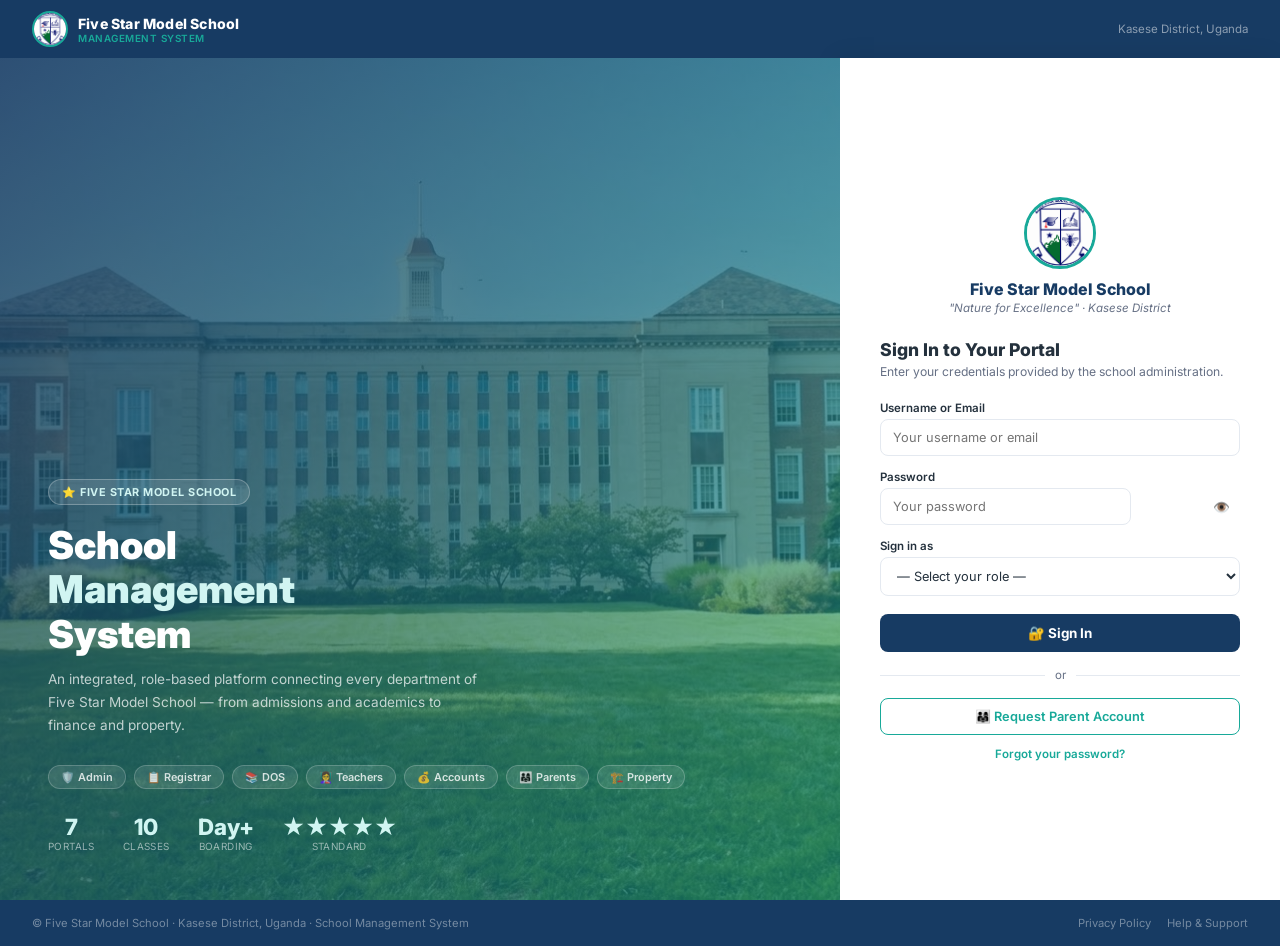
==== commit e49ca3fd: "edited edited" ====
--- a/portals/accounts.html
+++ b/portals/accounts.html
@@ -5,6 +5,7 @@
 <meta name="viewport" content="width=device-width,initial-scale=1.0"/>
 <title>Accounts Portal – Five Star Model School</title>
 <link rel="stylesheet" href="../assets/sms.css"/>
+<script src="../assets/storage.js"></script>
 <style>
 /* ── page-local extras ── */
 .bar-chart-wrap { display:flex; flex-direction:column; gap:8px; }
@@ -83,35 +84,71 @@
 <!-- ═══════════════════════════════════
      SIDEBAR
 ═══════════════════════════════════ -->
-<aside class="sidebar">
-  <div class="sb-brand">
-    <div class="sb-logo"><img src="../star logo.png" alt="Logo"/></div>
-    <div>
-      <div class="sb-school-name">Five Star School</div>
-      <div class="sb-portal-name">Accounts Portal</div>
+<aside class="sidebar" id="sidebar">
+  <div class="sb-topbar">
+    <button class="sb-ham" id="sb-ham" title="Open / close menu">
+      <span class="sb-bar"></span>
+      <span class="sb-bar"></span>
+      <span class="sb-bar"></span>
+    </button>
+    <div class="sb-brand">
+      <div class="sb-logo"><img src="../star logo.png" alt="Logo"/></div>
+      <div>
+        <div class="sb-school-name">Five Star School</div>
+        <div class="sb-portal-tag">Accounts Portal</div>
+      </div>
     </div>
   </div>
   <nav class="sb-body">
-    <div class="sb-group"><div class="sb-group-label">Overview</div></div>
-    <div class="sb-link active" onclick="nav('dashboard',this)"><span class="sb-icon">🏠</span><span>Dashboard</span></div>
-    <div class="sb-group"><div class="sb-group-label">Fees</div></div>
-    <div class="sb-link" onclick="nav('feestructure',this)"><span class="sb-icon">📋</span><span>Fee Structure</span></div>
-    <div class="sb-link" onclick="nav('pupilaccounts',this)"><span class="sb-icon">👤</span><span>Pupil Accounts</span></div>
-    <div class="sb-link" onclick="nav('recordpayment',this)"><span class="sb-icon">💳</span><span>Record Payment</span></div>
-    <div class="sb-link" onclick="nav('outstanding',this)"><span class="sb-icon">⚠️</span><span>Outstanding Fees</span></div>
-    <div class="sb-group"><div class="sb-group-label">Expenditure</div></div>
-    <div class="sb-link" onclick="nav('expenses',this)"><span class="sb-icon">💸</span><span>Expenses</span></div>
-    <div class="sb-link" onclick="nav('budget',this)"><span class="sb-icon">📊</span><span>Budget</span></div>
-    <div class="sb-group"><div class="sb-group-label">Reporting</div></div>
-    <div class="sb-link" onclick="nav('reports',this)"><span class="sb-icon">📈</span><span>Financial Reports</span></div>
-    <div class="sb-link" onclick="nav('approvals',this)"><span class="sb-icon">✅</span><span>Approvals</span><span class="sb-badge" id="appr-badge">0</span></div>
+    <div class="sb-sec"><div class="sb-sec-label">Overview</div></div>
+    <div class="sb-item active" data-tip="Dashboard" data-close="1" onclick="nav('dashboard',this)">
+      <span class="sb-item-name">Dashboard</span>
+    </div>
+    <div class="sb-sec"><div class="sb-sec-label">Fees</div></div>
+    <div class="sb-item" data-tip="Fee Structure" onclick="nav('feestructure',this)">
+      <span class="sb-item-name">Fee Structure</span>
+    </div>
+    <div class="sb-item" data-tip="Pupil Accounts" onclick="nav('pupilaccounts',this)">
+      <span class="sb-item-name">Pupil Accounts</span>
+    </div>
+    <div class="sb-item" data-tip="Record Payment" onclick="nav('recordpayment',this)">
+      <span class="sb-item-name">Record Payment</span>
+    </div>
+    <div class="sb-item" data-tip="Outstanding Fees" onclick="nav('outstanding',this)">
+      <span class="sb-item-name">Outstanding Fees</span>
+    </div>
+    <div class="sb-sec"><div class="sb-sec-label">Expenditure</div></div>
+    <div class="sb-item" data-tip="Expenses" onclick="nav('expenses',this)">
+      <span class="sb-item-name">Expenses</span>
+    </div>
+    <div class="sb-item" data-tip="Budget" onclick="nav('budget',this)">
+      <span class="sb-item-name">Budget</span>
+    </div>
+    <div class="sb-sec"><div class="sb-sec-label">Reporting</div></div>
+    <div class="sb-item" data-tip="Financial Reports" onclick="nav('reports',this)">
+      <span class="sb-item-name">Financial Reports</span>
+    </div>
+    <div class="sb-item" data-tip="Approvals" onclick="nav('approvals',this)">
+      <span class="sb-item-name">Approvals</span>
+      <span class="sb-count" id="appr-badge">0</span>
+    </div>
   </nav>
   <div class="sb-foot">
-    <div class="sb-user">
+    <div class="sb-user-row">
       <div class="sb-av" id="sb-av-init">A</div>
-      <div><div class="sb-uname" id="sb-uname">Accounts Staff</div><div class="sb-urole">Accounts</div></div>
-      <button class="sb-signout" onclick="signOut()" title="Sign Out">⏻</button>
-    </div>
+      <div class="sb-user-info">
+        <div class="sb-uname" id="sb-uname">Accounts Staff</div>
+        <div class="sb-urole">Accounts</div>
+      </div>
+    </div>
+    <button class="sb-logout" onclick="signOut()" title="Log Out">
+      <span class="sb-logout-icon">
+        <span class="sb-logout-arrow">
+          <svg class="sb-arrow-svg" viewBox="0 0 14 14"><path d="M5 2l5 5-5 5"/><line x1="10" y1="7" x2="2" y2="7"/></svg>
+        </span>
+      </span>
+      <span class="sb-logout-label">Log Out</span>
+    </button>
   </div>
 </aside>
 
@@ -484,7 +521,7 @@
         <button class="btn btn-outline btn-sm" onclick="sortOutstanding('amount')">Sort by Amount ↓</button>
         <button class="btn btn-outline btn-sm" onclick="sortOutstanding('name')">Sort by Name</button>
         <button class="btn btn-outline btn-sm" onclick="sortOutstanding('class')">Sort by Class</button>
-        <button class="btn btn-teal btn-sm" onclick="toast('Export requires backend connection','warn')">⬇ Export</button>
+        <button class="btn btn-teal btn-sm" onclick="exportOutstanding()">⬇ Export</button>
       </div>
     </div>
     <div class="card-body" style="padding-bottom:0">
@@ -1660,6 +1697,22 @@
 function escHtml(s){
   return String(s||'').replace(/&/g,'&amp;').replace(/</g,'&lt;').replace(/>/g,'&gt;').replace(/"/g,'&quot;');
 }
+function exportOutstanding(){
+  const table = document.getElementById('out-table');
+  const rows = [...table.querySelectorAll('tr')].filter(row => row.querySelectorAll('td').length > 1);
+  if (!rows.length) { toast('There are no outstanding fee records to export.','warn'); return; }
+  const csv = rows.map(row => [...row.querySelectorAll('th,td')].map(cell => {
+    const value = cell.innerText.trim().replace(/"/g,'""');
+    return `"${value}"`;
+  }).join(',')).join('\r\n');
+  const url = URL.createObjectURL(new Blob([csv], {type:'text/csv;charset=utf-8'}));
+  const link = document.createElement('a');
+  link.href = url;
+  link.download = 'outstanding-fees.csv';
+  link.click();
+  URL.revokeObjectURL(url);
+  toast('Outstanding fee records exported.','success');
+}
 
 /* ════════════════════════════════════════
    INIT
@@ -1674,5 +1727,7 @@
   refreshDashboard();
 })();
 </script>
+<div class="sb-backdrop" id="sb-backdrop"></div>
+<script src="../assets/sidebar.js"></script>
 </body>
 </html>
--- a/assets/sms.css
+++ b/assets/sms.css
@@ -0,0 +1,537 @@
+@import url('https://fonts.googleapis.com/css2?family=Inter:wght@300;400;500;600;700;800;900&display=swap');
+
+/* ═══════════════════════════════════════════════
+   FIVE STAR MODEL SCHOOL — DESIGN TOKENS
+   #173B63  navy   | #18A999  teal
+   #F5F7FA  bg     | #FFFFFF  white
+   #24313D  text   | #667085  sub
+   #F4B740  amber  | #D9534F  red  | #1a9e5c green
+═══════════════════════════════════════════════ */
+:root{
+  --navy:#173B63; --navy2:#1e4d82; --navy3:#0f2845;
+  --teal:#18A999; --teal2:#13877b; --teal3:#d1f5f2;
+  --bg:#F5F7FA; --white:#fff;
+  --text:#24313D; --sub:#667085;
+  --amber:#F4B740; --red:#D9534F; --green:#1a9e5c;
+  --border:#e4e9f0;
+  --shadow:0 1px 4px rgba(23,59,99,.08);
+  --shadow-md:0 4px 16px rgba(23,59,99,.12);
+  --r6:6px; --r8:8px; --r12:12px; --r16:16px;
+  --ease:.2s ease;
+
+  /* Sidebar geometry */
+  --sb-closed : 52px;   /* only the hamburger strip */
+  --sb-open   : 248px;  /* full expanded width      */
+  --topbar    : 62px;
+}
+
+*,*::before,*::after{margin:0;padding:0;box-sizing:border-box}
+html{scroll-behavior:smooth}
+body{
+  font-family:'Inter',system-ui,sans-serif;
+  background:var(--bg); color:var(--text);
+  font-size:14px; line-height:1.5;
+  -webkit-font-smoothing:antialiased;
+  overflow-x:hidden;
+}
+a{text-decoration:none;color:inherit}
+button{font-family:inherit;cursor:pointer}
+input,select,textarea{font-family:inherit;font-size:inherit}
+img{max-width:100%;display:block}
+::-webkit-scrollbar{width:4px;height:4px}
+::-webkit-scrollbar-track{background:transparent}
+::-webkit-scrollbar-thumb{background:#c8d4e3;border-radius:3px}
+
+/* ═══════════════════════════════════════════════
+   LAYOUT
+═══════════════════════════════════════════════ */
+.layout{display:flex;min-height:100vh}
+
+/* ═══════════════════════════════════════════════
+   SIDEBAR
+   — Closed: only 52 px wide, shows ONLY the
+     three-line hamburger button
+   — Open: 248 px, shows logo + section labels
+     + named menu items + logout label
+═══════════════════════════════════════════════ */
+.sidebar{
+  width:var(--sb-closed);
+  background:var(--navy);
+  position:fixed;top:0;left:0;height:100vh;
+  display:flex;flex-direction:column;
+  z-index:300;
+  transition:width var(--ease);
+  overflow:hidden;
+  box-shadow:2px 0 18px rgba(0,0,0,.18);
+  will-change:width;
+}
+.sidebar.open{ width:var(--sb-open); }
+
+/* ── Hamburger row (top strip) ── */
+.sb-topbar{
+  height:var(--topbar);
+  display:flex;align-items:center;
+  border-bottom:1px solid rgba(255,255,255,.1);
+  flex-shrink:0;
+  overflow:hidden;
+}
+
+/* ─── THREE-LINE HAMBURGER — large, clearly visible ─── */
+.sb-ham,
+.sb-hamburger{
+  width:var(--sb-closed);
+  min-width:var(--sb-closed);
+  height:var(--topbar);
+  display:flex;flex-direction:column;
+  align-items:center;justify-content:center;
+  gap:7px;
+  background:none;
+  border:none;
+  cursor:pointer;
+  flex-shrink:0;
+  padding:0;
+  position:relative;
+  z-index:1;
+}
+/* Hover ring */
+.sb-ham::before,
+.sb-hamburger::before{
+  content:'';
+  position:absolute;
+  inset:12px 8px;
+  border-radius:8px;
+  background:rgba(255,255,255,.08);
+  opacity:0;
+  transition:opacity var(--ease);
+}
+.sb-ham:hover::before,
+.sb-hamburger:hover::before{ opacity:1; }
+
+/* The three bars — thick, white, well-spaced */
+.sb-bar,
+.sb-hbar{
+  display:block;
+  width:28px;
+  height:4px;
+  background:#fff;
+  border-radius:3px;
+  transition:transform .22s ease, opacity .22s ease, background .18s ease;
+  position:relative;
+}
+/* Brighten on hover */
+.sb-ham:hover .sb-bar,
+.sb-hamburger:hover .sb-hbar,
+.sb-ham:hover .sb-hbar,
+.sb-hamburger:hover .sb-bar{ background:var(--teal); }
+
+/* Animate bars → X when sidebar is open */
+.sidebar.open .sb-bar:nth-child(1),
+.sidebar.open .sb-hbar:nth-child(1){
+  transform:translateY(10px) rotate(45deg);
+  background:var(--teal);
+}
+.sidebar.open .sb-bar:nth-child(2),
+.sidebar.open .sb-hbar:nth-child(2){
+  opacity:0;
+  transform:scaleX(0.2);
+}
+.sidebar.open .sb-bar:nth-child(3),
+.sidebar.open .sb-hbar:nth-child(3){
+  transform:translateY(-10px) rotate(-45deg);
+  background:var(--teal);
+}
+
+/* Brand — hidden until open */
+.sb-brand{
+  display:flex;align-items:center;gap:9px;
+  padding:0 14px 0 2px;
+  overflow:hidden;
+  opacity:0; transform:translateX(-10px);
+  transition:opacity var(--ease),transform var(--ease);
+  pointer-events:none;
+}
+.sidebar.open .sb-brand{ opacity:1; transform:translateX(0); pointer-events:auto; }
+.sb-logo{
+  width:32px;height:32px;border-radius:50%;
+  border:2px solid var(--teal);overflow:hidden;
+  flex-shrink:0;background:rgba(255,255,255,.08);
+}
+.sb-logo img{ width:100%;height:100%;object-fit:cover; }
+.sb-school-name{ font-size:.76rem;font-weight:800;color:#fff;white-space:nowrap; }
+.sb-portal-tag{ font-size:.58rem;color:var(--teal);font-weight:700;text-transform:uppercase;letter-spacing:.5px; }
+
+/* ── Nav body ── */
+.sb-body{ flex:1;overflow-y:auto;overflow-x:hidden;padding:6px 0; }
+.sb-body::-webkit-scrollbar{ width:0; }
+
+/* Section label */
+.sb-sec{ padding:14px 0 2px; }
+.sb-sec-label{
+  font-size:.62rem;font-weight:800;
+  text-transform:uppercase;letter-spacing:1px;
+  color:rgba(255,255,255,.38);
+  padding:0 16px;
+  white-space:nowrap;overflow:hidden;
+  opacity:0;max-height:0;
+  transition:opacity var(--ease),max-height var(--ease);
+}
+.sidebar.open .sb-sec-label{ opacity:1;max-height:20px; }
+
+/* Nav item row */
+.sb-item{
+  display:flex;align-items:center;
+  height:42px;
+  border-radius:8px;
+  margin:1px 8px;
+  cursor:pointer;
+  overflow:hidden;
+  position:relative;
+  transition:background var(--ease);
+}
+.sb-item:hover{ background:rgba(255,255,255,.1); }
+.sb-item.active{
+  background:rgba(24,169,153,.22);
+  border-left:3px solid var(--teal);
+}
+.sb-item.active .sb-item-name{ color:#fff;font-weight:700; }
+
+/* Icon slot — HIDDEN in collapsed state, shows as coloured dot when open */
+.sb-item-icon{
+  /* keep the icon out of view always – user asked to hide emojis */
+  display:none;
+}
+
+/* Item name — the text label */
+.sb-item-name{
+  font-size:.84rem;
+  font-weight:600;
+  color:rgba(255,255,255,.82);
+  white-space:nowrap;
+  padding:0 16px;
+  width:100%;
+  letter-spacing:.1px;
+  opacity:0;
+  transform:translateX(-8px);
+  transition:opacity var(--ease),transform var(--ease);
+}
+.sidebar.open .sb-item-name{ opacity:1;transform:translateX(0); }
+.sb-item:hover .sb-item-name{ color:#fff; }
+
+/* Badge count */
+.sb-count{
+  font-size:.58rem;font-weight:800;
+  background:var(--amber);color:var(--navy);
+  padding:1px 6px;border-radius:10px;
+  margin-right:10px;flex-shrink:0;
+  opacity:0;
+  transition:opacity var(--ease);
+}
+.sidebar.open .sb-count{ opacity:1; }
+
+/* Tooltip on hover when closed — shows the item name */
+.sb-item[data-tip]::after{
+  content:attr(data-tip);
+  position:absolute;
+  left:calc(var(--sb-closed) + 10px);
+  top:50%;transform:translateY(-50%);
+  background:var(--navy2);color:#fff;
+  font-size:.74rem;font-weight:600;
+  padding:5px 12px;border-radius:7px;
+  white-space:nowrap;pointer-events:none;
+  opacity:0;transition:opacity .12s;
+  z-index:400;
+  box-shadow:0 3px 14px rgba(0,0,0,.22);
+}
+.sidebar:not(.open) .sb-item[data-tip]:hover::after{ opacity:1; }
+
+/* ── Sidebar footer ── */
+.sb-foot{
+  padding:10px 7px 14px;
+  border-top:1px solid rgba(255,255,255,.1);
+  flex-shrink:0;
+}
+
+/* User info row */
+.sb-user-row,.sb-user{
+  display:flex;align-items:center;gap:9px;
+  padding:4px 8px 8px;overflow:hidden;
+}
+.sb-av{
+  width:30px;height:30px;border-radius:50%;
+  background:var(--teal);color:#fff;
+  display:flex;align-items:center;justify-content:center;
+  font-weight:700;font-size:.75rem;flex-shrink:0;
+}
+.sb-user-info{ overflow:hidden; }
+.sb-uname,.sb-urole{
+  white-space:nowrap;overflow:hidden;
+  opacity:0;max-width:0;
+  transition:opacity var(--ease),max-width var(--ease);
+}
+.sb-uname{ font-size:.74rem;font-weight:700;color:#fff; }
+.sb-urole{ font-size:.62rem;color:rgba(255,255,255,.4);margin-top:1px; }
+.sidebar.open .sb-uname{ opacity:1;max-width:160px; }
+.sidebar.open .sb-urole{ opacity:1;max-width:160px; }
+
+/* Logout — arrow button */
+.sb-logout{
+  width:100%;height:40px;
+  display:flex;align-items:center;
+  padding:0;background:rgba(255,255,255,.06);
+  border:1px solid rgba(255,255,255,.12);
+  border-radius:8px;cursor:pointer;
+  transition:background var(--ease),border-color var(--ease);
+  overflow:hidden;
+}
+.sb-logout:hover{ background:rgba(217,83,79,.18);border-color:rgba(217,83,79,.35); }
+.sb-logout-icon{
+  width:var(--sb-closed);min-width:var(--sb-closed);height:40px;
+  display:flex;align-items:center;justify-content:center;flex-shrink:0;
+}
+.sb-logout-arrow{
+  width:24px;height:24px;border-radius:50%;
+  background:rgba(255,255,255,.1);
+  display:flex;align-items:center;justify-content:center;
+  transition:background var(--ease),transform var(--ease);
+}
+.sb-logout:hover .sb-logout-arrow{ background:var(--red);transform:translateX(2px); }
+.sb-arrow-svg{
+  width:13px;height:13px;fill:none;
+  stroke:rgba(255,255,255,.7);stroke-width:2;
+  stroke-linecap:round;stroke-linejoin:round;
+  transition:stroke var(--ease);
+}
+.sb-logout:hover .sb-arrow-svg{ stroke:#fff; }
+.sb-logout-label{
+  font-size:.76rem;font-weight:700;color:rgba(255,255,255,.7);
+  white-space:nowrap;overflow:hidden;
+  opacity:0;transform:translateX(-5px);
+  transition:opacity var(--ease),transform var(--ease);
+}
+.sidebar.open .sb-logout-label{ opacity:1;transform:translateX(0); }
+.sb-logout:hover .sb-logout-label{ color:#fff; }
+
+/* Mobile backdrop */
+.sb-backdrop{
+  display:none;position:fixed;inset:0;
+  background:rgba(0,0,0,.38);z-index:299;
+}
+.sb-backdrop.show{ display:block; }
+
+/* ═══════════════════════════════════════════════
+   MAIN AREA
+═══════════════════════════════════════════════ */
+.main-area{
+  margin-left:var(--sb-closed);
+  flex:1;display:flex;flex-direction:column;min-height:100vh;
+  transition:margin-left var(--ease);
+}
+.sidebar.open ~ .main-area,
+.sidebar.open + .main-area{ margin-left:var(--sb-open); }
+
+/* ═══════════════════════════════════════════════
+   TOPBAR
+═══════════════════════════════════════════════ */
+.topbar{
+  height:var(--topbar);background:var(--white);
+  border-bottom:1px solid var(--border);
+  padding:0 22px;display:flex;align-items:center;justify-content:space-between;
+  position:sticky;top:0;z-index:200;box-shadow:var(--shadow);
+}
+.tb-left{ display:flex;align-items:center;gap:14px; }
+.tb-title{ font-size:.94rem;font-weight:800;color:var(--navy); }
+.tb-crumb{ font-size:.68rem;color:var(--sub); }
+.tb-right{ display:flex;align-items:center;gap:8px; }
+.tb-meta{ font-size:.7rem;color:var(--sub);padding:0 8px;border-right:1px solid var(--border); }
+.tb-notif-btn{
+  position:relative;background:none;border:none;
+  width:34px;height:34px;border-radius:var(--r8);
+  display:flex;align-items:center;justify-content:center;
+  font-size:.9rem;color:var(--sub);transition:var(--ease);
+}
+.tb-notif-btn:hover{ background:var(--bg);color:var(--navy); }
+.tb-notif-dot{ position:absolute;top:5px;right:5px;width:7px;height:7px;background:var(--red);border-radius:50%; }
+.tb-user-chip{
+  display:flex;align-items:center;gap:7px;
+  padding:5px 10px;background:var(--bg);border-radius:var(--r8);
+  font-size:.74rem;font-weight:500;
+}
+.tb-user-av{
+  width:26px;height:26px;border-radius:50%;
+  background:var(--navy);color:#fff;
+  display:flex;align-items:center;justify-content:center;
+  font-size:.65rem;font-weight:700;
+}
+
+/* ═══════════════════════════════════════════════
+   PAGE CONTENT
+═══════════════════════════════════════════════ */
+.page-content{ padding:20px 22px;flex:1; }
+
+/* ═══════════════════════════════════════════════
+   KPI CARDS
+═══════════════════════════════════════════════ */
+.kpi-grid{ display:grid;grid-template-columns:repeat(auto-fit,minmax(155px,1fr));gap:13px;margin-bottom:18px; }
+.kpi{
+  background:var(--white);border:1px solid var(--border);
+  border-radius:var(--r12);padding:14px;
+  display:flex;align-items:flex-start;gap:11px;
+  box-shadow:var(--shadow);transition:var(--ease);
+}
+.kpi:hover{ box-shadow:var(--shadow-md);transform:translateY(-1px); }
+.kpi-icon{ width:40px;height:40px;border-radius:9px;display:flex;align-items:center;justify-content:center;font-size:1.1rem;flex-shrink:0; }
+.kpi-val{ font-size:1.25rem;font-weight:800;color:var(--text);line-height:1; }
+.kpi-label{ font-size:.67rem;color:var(--sub);margin-top:3px;font-weight:500; }
+.kpi-note{ font-size:.62rem;margin-top:3px;font-weight:600; }
+.kpi-note.up{ color:var(--green); } .kpi-note.dn{ color:var(--red); }
+.ic-navy  { background:#e8eef6;color:var(--navy); }
+.ic-teal  { background:#d1f5f2;color:var(--teal2); }
+.ic-amber { background:#fef3d8;color:#b37b10; }
+.ic-red   { background:#fde8e7;color:var(--red); }
+.ic-green { background:#d8f5e8;color:var(--green); }
+.ic-purple{ background:#f0eafc;color:#6d28d9; }
+.ic-pink  { background:#fce8f3;color:#be185d; }
+
+/* ═══════════════════════════════════════════════
+   CARDS
+═══════════════════════════════════════════════ */
+.card{ background:var(--white);border:1px solid var(--border);border-radius:var(--r12);box-shadow:var(--shadow);overflow:hidden;margin-bottom:16px; }
+.card-hd{ padding:13px 17px;border-bottom:1px solid var(--border);display:flex;align-items:center;justify-content:space-between;flex-wrap:wrap;gap:8px; }
+.card-title{ font-size:.82rem;font-weight:700;color:var(--text);display:flex;align-items:center;gap:7px; }
+.card-title-icon{ color:var(--teal);font-size:.85rem; }
+.card-body{ padding:16px; }
+.card-flush{}
+
+/* ═══════════════════════════════════════════════
+   TABLES
+═══════════════════════════════════════════════ */
+.tbl-wrap{ overflow-x:auto; }
+.tbl{ width:100%;border-collapse:collapse;font-size:.75rem; }
+.tbl thead tr{ background:var(--bg); }
+.tbl th{ padding:9px 13px;text-align:left;font-size:.63rem;font-weight:700;text-transform:uppercase;letter-spacing:.4px;color:var(--sub);border-bottom:1px solid var(--border);white-space:nowrap; }
+.tbl td{ padding:9px 13px;border-bottom:1px solid #f0f4f9;vertical-align:middle; }
+.tbl tr:last-child td{ border-bottom:none; }
+.tbl tbody tr:hover td{ background:#f8fbff; }
+
+/* ═══════════════════════════════════════════════
+   BADGES
+═══════════════════════════════════════════════ */
+.badge{ display:inline-flex;align-items:center;padding:2px 8px;border-radius:20px;font-size:.63rem;font-weight:700;white-space:nowrap; }
+.b-teal  { background:#d1f5f2;color:var(--teal2); }
+.b-navy  { background:#e8eef6;color:var(--navy); }
+.b-green { background:#d8f5e8;color:var(--green); }
+.b-red   { background:#fde8e7;color:var(--red); }
+.b-amber { background:#fef3d8;color:#b37b10; }
+.b-gray  { background:#f0f4f9;color:var(--sub); }
+.b-purple{ background:#f0eafc;color:#6d28d9; }
+
+/* ═══════════════════════════════════════════════
+   BUTTONS
+═══════════════════════════════════════════════ */
+.btn{ display:inline-flex;align-items:center;gap:6px;padding:7px 14px;border-radius:var(--r8);font-size:.74rem;font-weight:600;cursor:pointer;border:none;transition:var(--ease);font-family:inherit;white-space:nowrap; }
+.btn-primary{ background:var(--navy);color:#fff; } .btn-primary:hover{ background:var(--navy2); }
+.btn-teal   { background:var(--teal);color:#fff; } .btn-teal:hover{ background:var(--teal2); }
+.btn-outline{ background:var(--white);color:var(--text);border:1.5px solid var(--border); } .btn-outline:hover{ background:var(--bg); }
+.btn-ghost  { background:transparent;color:var(--sub);border:none; } .btn-ghost:hover{ color:var(--navy); }
+.btn-danger { background:var(--red);color:#fff; } .btn-danger:hover{ background:#b94743; }
+.btn-amber  { background:var(--amber);color:var(--navy); }
+.btn-green  { background:var(--green);color:#fff; }
+.btn-sm { padding:5px 10px;font-size:.68rem; }
+.btn-xs { padding:3px 7px;font-size:.62rem; }
+.btn-icon{ width:30px;height:30px;padding:0;justify-content:center;border-radius:var(--r6); }
+
+/* ═══════════════════════════════════════════════
+   FORMS
+═══════════════════════════════════════════════ */
+.fg{ display:flex;flex-direction:column;gap:4px;margin-bottom:12px; }
+.fg label{ font-size:.7rem;font-weight:600;color:var(--text); }
+.fg input,.fg select,.fg textarea{ padding:8px 11px;border:1.5px solid var(--border);border-radius:var(--r8);font-size:.76rem;font-family:inherit;outline:none;transition:var(--ease);background:var(--white);color:var(--text); }
+.fg input:focus,.fg select:focus,.fg textarea:focus{ border-color:var(--teal);box-shadow:0 0 0 3px rgba(24,169,153,.1); }
+.fg textarea{ resize:vertical;min-height:70px; }
+.fg .hint{ font-size:.64rem;color:var(--sub);margin-top:2px; }
+.form-row  { display:grid;grid-template-columns:1fr 1fr;gap:11px; }
+.form-row-3{ display:grid;grid-template-columns:1fr 1fr 1fr;gap:11px; }
+.form-section{ font-size:.66rem;font-weight:700;text-transform:uppercase;letter-spacing:.5px;color:var(--teal);padding:9px 0 5px;border-bottom:1px solid var(--border);margin-bottom:11px; }
+
+/* ═══════════════════════════════════════════════
+   MODAL
+═══════════════════════════════════════════════ */
+.overlay{ display:none;position:fixed;inset:0;background:rgba(15,30,50,.55);z-index:500;align-items:center;justify-content:center;padding:16px;backdrop-filter:blur(4px); }
+.overlay.open{ display:flex; }
+.modal{ background:var(--white);border-radius:var(--r16);width:100%;max-width:560px;max-height:90vh;display:flex;flex-direction:column;box-shadow:0 20px 60px rgba(0,0,0,.22);animation:modalIn .2s ease; }
+.modal-lg{ max-width:760px; } .modal-xl{ max-width:960px; }
+@keyframes modalIn{ from{opacity:0;transform:translateY(10px)} to{opacity:1;transform:translateY(0)} }
+.modal-hd{ padding:14px 18px;border-bottom:1px solid var(--border);display:flex;align-items:center;justify-content:space-between;flex-shrink:0; }
+.modal-title{ font-size:.85rem;font-weight:700; }
+.modal-close{ background:none;border:none;font-size:1.2rem;color:var(--sub);cursor:pointer;padding:2px;border-radius:4px;transition:var(--ease);line-height:1; }
+.modal-close:hover{ background:var(--bg);color:var(--text); }
+.modal-bd{ padding:18px;overflow-y:auto;flex:1; }
+.modal-ft{ padding:11px 18px;border-top:1px solid var(--border);display:flex;justify-content:flex-end;gap:8px;flex-shrink:0;background:var(--bg);border-radius:0 0 var(--r16) var(--r16); }
+
+/* ═══════════════════════════════════════════════
+   TABS
+═══════════════════════════════════════════════ */
+.tabs{ display:flex;border-bottom:2px solid var(--border);margin-bottom:16px;overflow-x:auto; }
+.tab{ padding:8px 14px;font-size:.74rem;font-weight:600;color:var(--sub);cursor:pointer;border-bottom:2px solid transparent;margin-bottom:-2px;white-space:nowrap;transition:var(--ease); }
+.tab:hover{ color:var(--navy); }
+.tab.active{ color:var(--teal);border-bottom-color:var(--teal); }
+.tab-pane{ display:none; } .tab-pane.active{ display:block; }
+
+/* ═══════════════════════════════════════════════
+   MISC
+═══════════════════════════════════════════════ */
+.alert{ border-radius:var(--r8);padding:9px 12px;font-size:.73rem;display:flex;gap:9px;align-items:flex-start;margin-bottom:11px; }
+.alert-amber{ background:#fffbeb;border:1px solid #fde68a;color:#7c5800; }
+.alert-teal { background:#d1f5f2;border:1px solid #99e6e0;color:var(--teal2); }
+.alert-red  { background:#fde8e7;border:1px solid #f5b8b7;color:#8b1a18; }
+.alert-navy { background:#e8eef6;border:1px solid #c5d4e8;color:var(--navy); }
+.empty{ text-align:center;padding:30px 18px; }
+.empty-icon{ font-size:2rem;margin-bottom:8px;opacity:.4; }
+.empty-title{ font-size:.82rem;font-weight:700;margin-bottom:2px; }
+.empty-desc{ font-size:.72rem;color:var(--sub); }
+.divider{ height:1px;background:var(--border);margin:12px 0; }
+.prog{ height:5px;background:var(--bg);border-radius:3px;overflow:hidden; }
+.prog-fill{ height:100%;border-radius:3px;transition:.5s;background:var(--teal); }
+.text-muted{ color:var(--sub);font-size:.71rem; }
+.fw-600{ font-weight:600; } .fw-700{ font-weight:700; }
+.hidden{ display:none!important; }
+.grid-2{ display:grid;grid-template-columns:1fr 1fr;gap:14px;margin-bottom:15px; }
+.grid-3{ display:grid;grid-template-columns:1fr 1fr 1fr;gap:14px;margin-bottom:15px; }
+.mono{ font-family:monospace;font-size:.73rem;background:var(--bg);padding:2px 6px;border-radius:4px; }
+.chip{ display:inline-flex;align-items:center;gap:3px;padding:2px 7px;border-radius:9px;font-size:.63rem;font-weight:600;background:var(--teal3);color:var(--teal2); }
+
+/* ═══════════════════════════════════════════════
+   TOAST
+═══════════════════════════════════════════════ */
+.toast-stack{ position:fixed;top:14px;right:14px;z-index:9999;display:flex;flex-direction:column;gap:6px;pointer-events:none; }
+.toast{ background:var(--white);border-radius:9px;padding:10px 13px;box-shadow:0 4px 20px rgba(0,0,0,.13);display:flex;align-items:center;gap:8px;font-size:.74rem;font-weight:500;min-width:230px;max-width:300px;border-left:3px solid var(--teal);animation:toastIn .22s ease;pointer-events:all; }
+.toast.t-error  { border-left-color:var(--red); }
+.toast.t-warn   { border-left-color:var(--amber); }
+.toast.t-success{ border-left-color:var(--green); }
+@keyframes toastIn{ from{opacity:0;transform:translateX(16px)} to{opacity:1;transform:translateX(0)} }
+
+/* ═══════════════════════════════════════════════
+   PRINT
+═══════════════════════════════════════════════ */
+@media print{
+  .sidebar,.topbar,.no-print,.toast-stack,.sb-backdrop{ display:none!important; }
+  .main-area{ margin-left:0!important; }
+  .page-content{ padding:0!important; }
+  body{ background:#fff; }
+}
+
+/* ═══════════════════════════════════════════════
+   RESPONSIVE
+═══════════════════════════════════════════════ */
+@media(max-width:768px){
+  .form-row,.form-row-3{ grid-template-columns:1fr; }
+  .grid-2,.grid-3{ grid-template-columns:1fr; }
+  .page-content{ padding:13px; }
+  /* On mobile, opening sidebar overlays content (no push) */
+  .sidebar.open ~ .main-area,
+  .sidebar.open + .main-area{ margin-left:var(--sb-closed); }
+}
+@media(max-width:600px){
+  .kpi-grid{ grid-template-columns:1fr 1fr; }
+  .tb-meta{ display:none; }
+}
